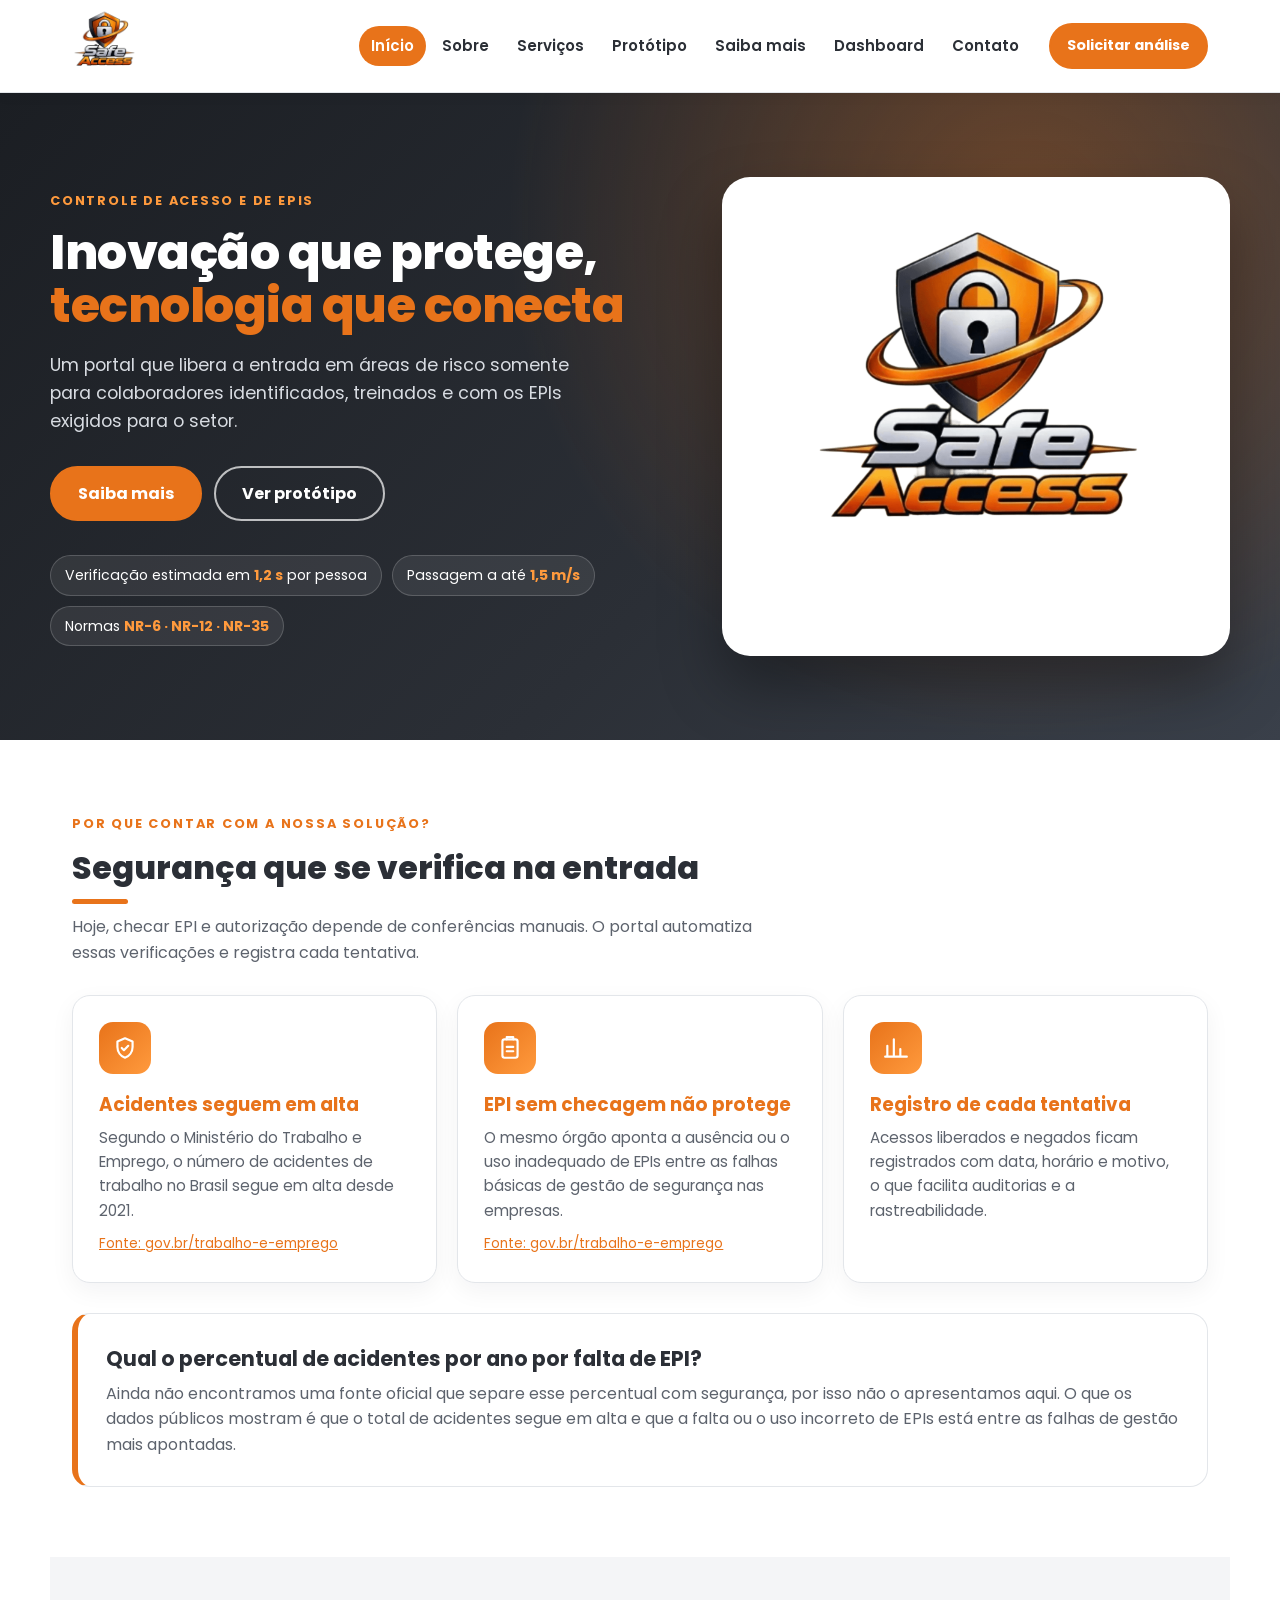
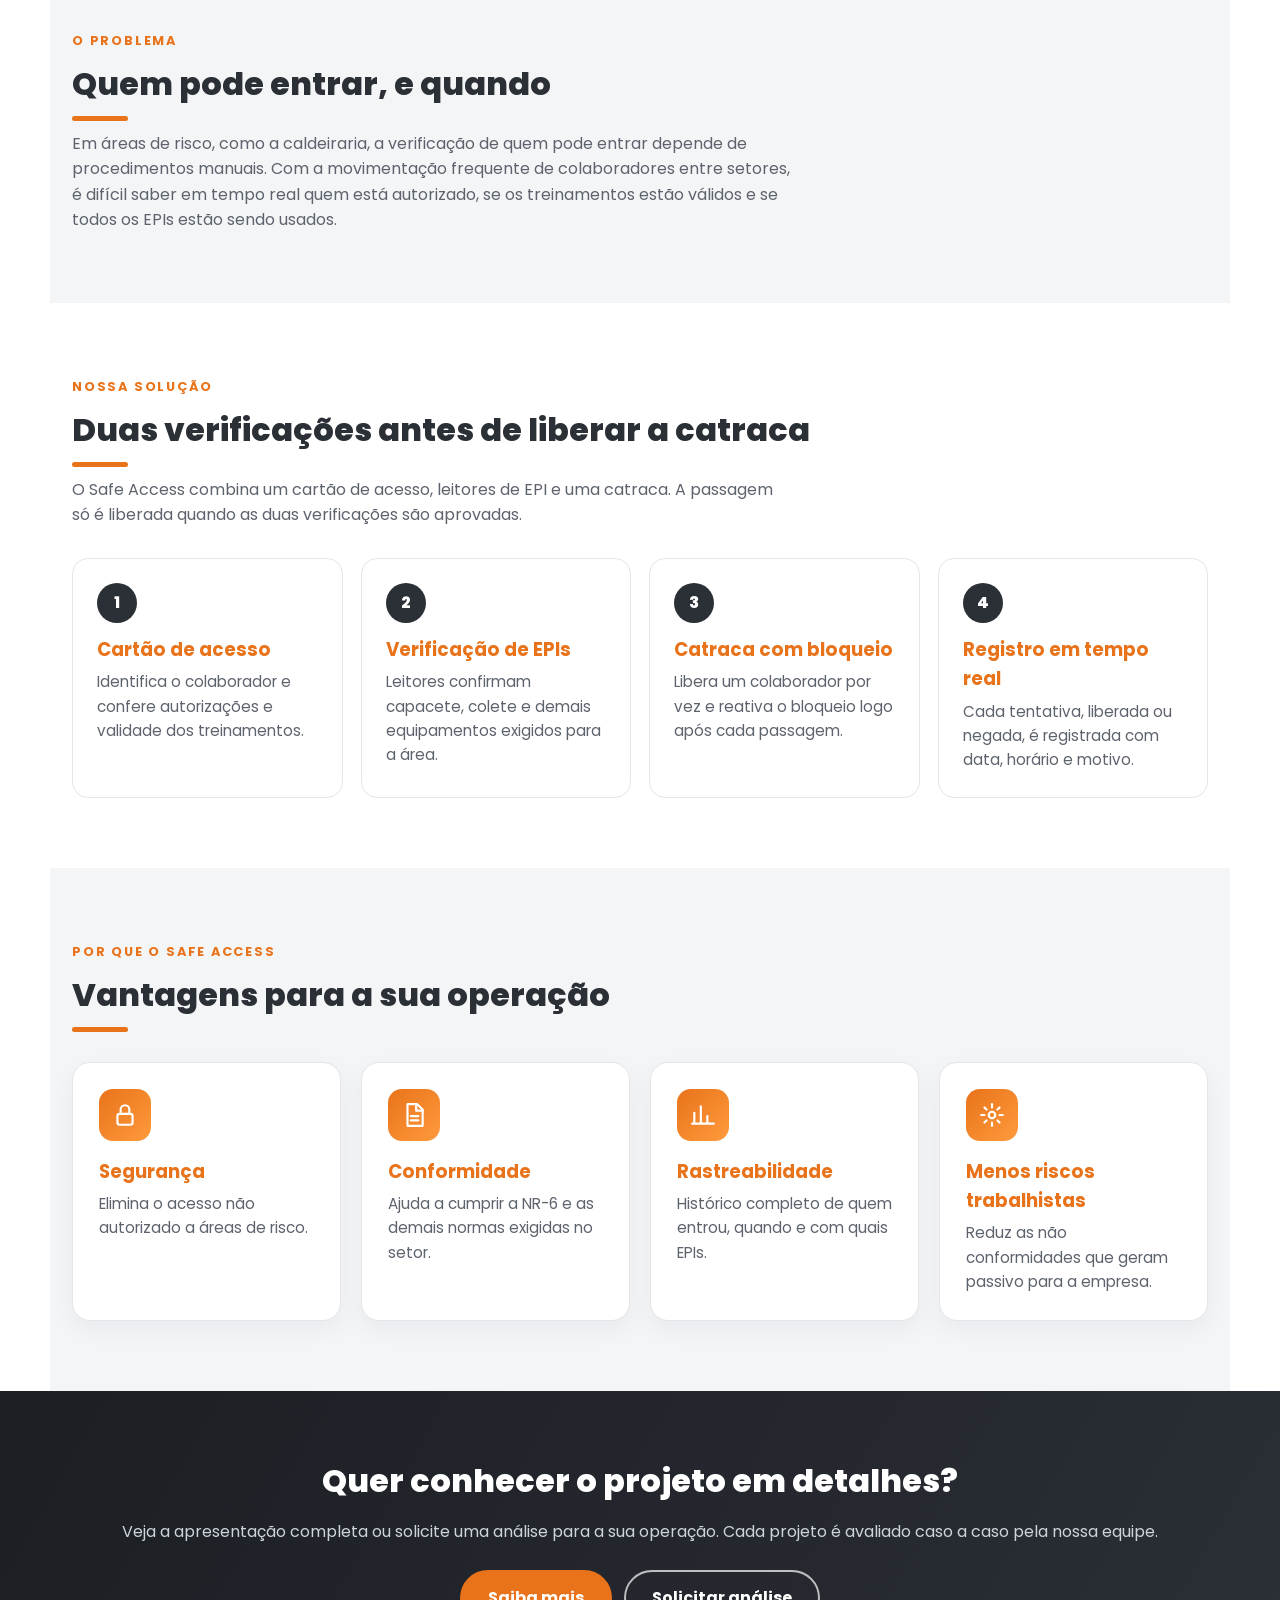
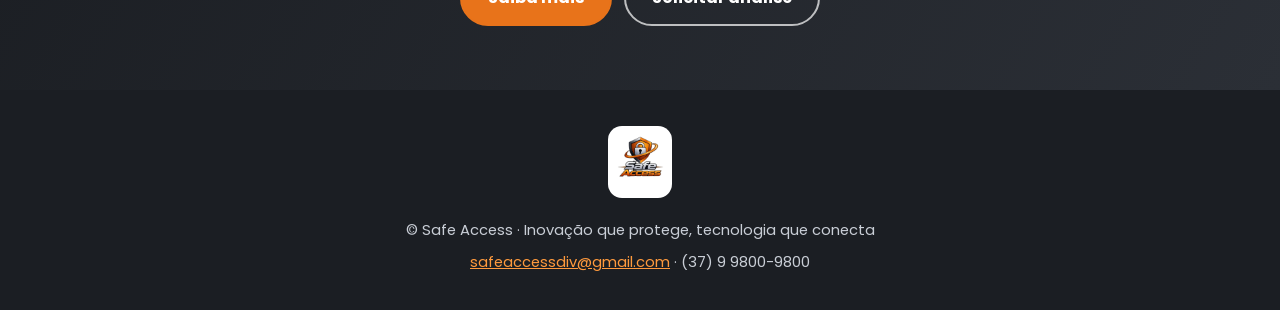
==== index.html @ cebfd5b6 "Add files via upload" ====
<!DOCTYPE html><html lang="pt-BR"><head><meta charset="UTF-8"><meta name="viewport" content="width=device-width,initial-scale=1"><title>Safe Access · Controle de acesso e EPIs</title><meta name="description" content="Portal inteligente de controle de acesso e verificação de EPIs para áreas de risco industrial."><link href="https://fonts.googleapis.com/css2?family=Poppins:wght@400;600;700;800&display=swap" rel="stylesheet"><link rel="stylesheet" href="styles.css"></head><body><header class="topo-wrap"><div class="topo"><a class="marca" href="index.html"><img src="safe-access.png" alt="Safe Access" class="logo"></a><nav><a href="index.html" class="ativo">Início</a><a href="sobre.html">Sobre</a><a href="servicos.html">Serviços</a><a href="prototipo.html">Protótipo</a><a href="saiba-mais.html">Saiba mais</a><a href="dashboard.html">Dashboard</a><a href="contato.html">Contato</a></nav><a class="btn btn-mini" href="contato.html">Solicitar análise</a></div></header><section class="hero"><div class="hero-in"><div>
<span class="kicker">Controle de acesso e de EPIs</span>
<h1>Inovação que protege,<br><span>tecnologia que conecta</span></h1>
<p class="lead">Um portal que libera a entrada em áreas de risco somente para colaboradores identificados, treinados e com os EPIs exigidos para o setor.</p>
<div class="acoes"><a class="btn" href="saiba-mais.html">Saiba mais</a><a class="btn btn-sec" href="prototipo.html">Ver protótipo</a></div>
<div class="chips"><span class="chip">Verificação estimada em <b>1,2 s</b> por pessoa</span><span class="chip">Passagem a até <b>1,5 m/s</b></span><span class="chip">Normas <b>NR-6 · NR-12 · NR-35</b></span></div>
</div><div><div class="logo-card"><img src="safe-access.png" alt="Logo Safe Access"></div></div></div></section>
<main>
<section class="sec" id="por-que">
<span class="kicker" style="color:var(--or)">Por que contar com a nossa solução?</span>
<h2>Segurança que se verifica na entrada</h2>
<p class="sub">Hoje, checar EPI e autorização depende de conferências manuais. O portal automatiza essas verificações e registra cada tentativa.</p>
<div class="grade">
<div class="card"><div class="ico"><svg viewBox="0 0 24 24"><path d="M12 3l7 3v5c0 4.5-3 8.5-7 10-4-1.5-7-5.5-7-10V6z"/><path d="M9 12l2 2 4-4"/></svg></div><h3>Acidentes seguem em alta</h3><p>Segundo o Ministério do Trabalho e Emprego, o número de acidentes de trabalho no Brasil segue em alta desde 2021.</p><a class="fonte" href="https://www.gov.br/trabalho-e-emprego/pt-br/noticias-e-conteudo/2025/julho/ministerio-do-trabalho-e-emprego-identifica-aumento-de-acidentes-de-trabalho-no-brasil" target="_blank" rel="noopener">Fonte: gov.br/trabalho-e-emprego</a></div>
<div class="card"><div class="ico"><svg viewBox="0 0 24 24"><rect x="5" y="4" width="14" height="17" rx="2"/><path d="M9 4V2h6v2M9 11h6M9 15h6"/></svg></div><h3>EPI sem checagem não protege</h3><p>O mesmo órgão aponta a ausência ou o uso inadequado de EPIs entre as falhas básicas de gestão de segurança nas empresas.</p><a class="fonte" href="https://www.gov.br/trabalho-e-emprego/pt-br/noticias-e-conteudo/2025/julho/ministerio-do-trabalho-e-emprego-identifica-aumento-de-acidentes-de-trabalho-no-brasil" target="_blank" rel="noopener">Fonte: gov.br/trabalho-e-emprego</a></div>
<div class="card"><div class="ico"><svg viewBox="0 0 24 24"><path d="M4 20V10M10 20V4M16 20v-7M22 20H2"/></svg></div><h3>Registro de cada tentativa</h3><p>Acessos liberados e negados ficam registrados com data, horário e motivo, o que facilita auditorias e a rastreabilidade.</p></div>
</div>
<div class="pergunta"><h3>Qual o percentual de acidentes por ano por falta de EPI?</h3><p>Ainda não encontramos uma fonte oficial que separe esse percentual com segurança, por isso não o apresentamos aqui. O que os dados públicos mostram é que o total de acidentes segue em alta e que a falta ou o uso incorreto de EPIs está entre as falhas de gestão mais apontadas.</p></div>
</section>
<section class="sec alt"><div class="in">
<span class="kicker" style="color:var(--or)">O problema</span>
<h2>Quem pode entrar, e quando</h2>
<p class="sub">Em áreas de risco, como a caldeiraria, a verificação de quem pode entrar depende de procedimentos manuais. Com a movimentação frequente de colaboradores entre setores, é difícil saber em tempo real quem está autorizado, se os treinamentos estão válidos e se todos os EPIs estão sendo usados.</p>
</div></section>
<section class="sec"><span class="kicker" style="color:var(--or)">Nossa solução</span><h2>Duas verificações antes de liberar a catraca</h2>
<p class="sub">O Safe Access combina um cartão de acesso, leitores de EPI e uma catraca. A passagem só é liberada quando as duas verificações são aprovadas.</p>
<div class="passos">
<div class="passo"><h3>Cartão de acesso</h3><p>Identifica o colaborador e confere autorizações e validade dos treinamentos.</p></div>
<div class="passo"><h3>Verificação de EPIs</h3><p>Leitores confirmam capacete, colete e demais equipamentos exigidos para a área.</p></div>
<div class="passo"><h3>Catraca com bloqueio</h3><p>Libera um colaborador por vez e reativa o bloqueio logo após cada passagem.</p></div>
<div class="passo"><h3>Registro em tempo real</h3><p>Cada tentativa, liberada ou negada, é registrada com data, horário e motivo.</p></div>
</div></section>
<section class="sec alt"><div class="in">
<span class="kicker" style="color:var(--or)">Por que o Safe Access</span><h2>Vantagens para a sua operação</h2>
<div class="grade">
<div class="card"><div class="ico"><svg viewBox="0 0 24 24"><rect x="5" y="11" width="14" height="10" rx="2"/><path d="M8 11V7a4 4 0 018 0v4"/></svg></div><h3>Segurança</h3><p>Elimina o acesso não autorizado a áreas de risco.</p></div>
<div class="card"><div class="ico"><svg viewBox="0 0 24 24"><path d="M6 2h9l5 5v15H6z"/><path d="M14 2v6h6M9 13h7M9 17h7"/></svg></div><h3>Conformidade</h3><p>Ajuda a cumprir a NR-6 e as demais normas exigidas no setor.</p></div>
<div class="card"><div class="ico"><svg viewBox="0 0 24 24"><path d="M4 20V10M10 20V4M16 20v-7M22 20H2"/></svg></div><h3>Rastreabilidade</h3><p>Histórico completo de quem entrou, quando e com quais EPIs.</p></div>
<div class="card"><div class="ico"><svg viewBox="0 0 24 24"><circle cx="12" cy="12" r="3"/><path d="M12 2v3M12 19v3M2 12h3M19 12h3M5 5l2 2M17 17l2 2M5 19l2-2M17 7l2-2"/></svg></div><h3>Menos riscos trabalhistas</h3><p>Reduz as não conformidades que geram passivo para a empresa.</p></div>
</div></div></section>
</main>
<section class="faixa"><h2>Quer conhecer o projeto em detalhes?</h2><p>Veja a apresentação completa ou solicite uma análise para a sua operação. Cada projeto é avaliado caso a caso pela nossa equipe.</p><div class="acoes"><a class="btn" href="saiba-mais.html">Saiba mais</a><a class="btn btn-sec" href="contato.html">Solicitar análise</a></div></section><footer class="rodape"><img src="safe-access.png" alt="Safe Access"><div>© Safe Access · Inovação que protege, tecnologia que conecta</div><div style="margin-top:8px"><a href="mailto:safeaccessdiv@gmail.com">safeaccessdiv@gmail.com</a> · (37) 9 9800-9800</div></footer></body></html>
---- styles.css ----
:root{--or:#e8731a;--or2:#ff9a3d;--aco:#2b2f36;--cz:#f4f5f7;--tx:#22262c;--mu:#5d636d;--br:#e3e6ea}
*{box-sizing:border-box;margin:0;padding:0}
body{font-family:"Poppins",system-ui,Arial,sans-serif;color:var(--tx);background:#fff;line-height:1.6}
a{color:var(--or)}
.topo-wrap{position:sticky;top:0;z-index:20;background:rgba(255,255,255,.97);backdrop-filter:blur(6px);border-bottom:1px solid var(--br);box-shadow:0 2px 14px rgba(0,0,0,.05)}
.topo{max-width:1180px;margin:auto;display:flex;align-items:center;gap:18px;padding:8px 22px;flex-wrap:wrap}
.logo{height:76px;width:auto;display:block}
nav{display:flex;flex-wrap:wrap;gap:4px;margin-left:auto}
nav a{color:var(--aco);text-decoration:none;font-weight:600;font-size:.94rem;padding:8px 12px;border-radius:999px}
nav a:hover{background:var(--cz)}
nav a.ativo{background:var(--or);color:#fff}
.btn{display:inline-block;background:var(--or);color:#fff;padding:13px 26px;border-radius:999px;text-decoration:none;font-weight:700;border:2px solid var(--or);transition:.2s;cursor:pointer}
.btn:hover{background:#d4620f;border-color:#d4620f}
.btn-sec{background:transparent;color:#fff;border-color:rgba(255,255,255,.7)}
.btn-sec:hover{background:rgba(255,255,255,.12);border-color:#fff}
.btn-mini{padding:9px 16px;font-size:.9rem}
.hero{position:relative;overflow:hidden;background:radial-gradient(circle at 80% 20%,rgba(232,115,26,.35),transparent 45%),linear-gradient(135deg,#1b1e23,#2b2f36 60%,#3a404a);color:#fff;padding:84px 22px}
.hero-in{max-width:1180px;margin:auto;display:grid;grid-template-columns:1.1fr .9fr;gap:50px;align-items:center}
.kicker{display:inline-block;font-size:.8rem;font-weight:700;letter-spacing:.14em;text-transform:uppercase;color:var(--or2);margin-bottom:14px}
.hero h1{font-size:3rem;line-height:1.12;font-weight:800;letter-spacing:-.01em}
.hero h1 span{color:var(--or)}
.hero .lead{font-size:1.1rem;color:#d8dce2;margin:18px 0 30px;max-width:560px}
.acoes{display:flex;flex-wrap:wrap;gap:12px}
.chips{display:flex;flex-wrap:wrap;gap:10px;margin-top:34px}
.chip{background:rgba(255,255,255,.08);border:1px solid rgba(255,255,255,.18);padding:8px 14px;border-radius:999px;font-size:.88rem}
.chip b{color:var(--or2)}
.logo-card{background:#fff;border-radius:28px;padding:34px;box-shadow:0 30px 60px rgba(0,0,0,.35);text-align:center;position:relative}
.logo-card img{width:100%;max-width:340px;height:auto}
.logo-card::after{content:"";position:absolute;inset:-10px;border-radius:34px;border:2px solid rgba(232,115,26,.45);z-index:-1}
main{max-width:1180px;margin:auto;padding:0 22px}
.sec{padding:70px 0}
.sec.alt{background:var(--cz);margin:0 -22px;padding:70px 22px}
.sec.alt>.in{max-width:1180px;margin:auto}
.sec h2{font-size:2rem;font-weight:800;color:var(--aco);line-height:1.2;margin-bottom:10px}
.sec h2::after{content:"";display:block;width:56px;height:5px;border-radius:4px;background:var(--or);margin-top:12px}
.sub{color:var(--mu);max-width:720px;margin-top:6px}
h3{color:var(--or);font-size:1.15rem;margin-bottom:6px}
.grade{display:grid;grid-template-columns:repeat(auto-fit,minmax(250px,1fr));gap:20px;margin-top:30px}
.card{background:#fff;border:1px solid var(--br);border-radius:18px;padding:26px;box-shadow:0 8px 24px rgba(20,24,30,.05);transition:transform .2s,box-shadow .2s}
.card:hover{transform:translateY(-3px);box-shadow:0 14px 34px rgba(20,24,30,.1)}
.ico{width:52px;height:52px;border-radius:14px;background:linear-gradient(135deg,var(--or),var(--or2));display:flex;align-items:center;justify-content:center;margin-bottom:16px}
.ico svg{width:26px;height:26px;stroke:#fff;fill:none;stroke-width:2;stroke-linecap:round;stroke-linejoin:round}
.card p{color:var(--mu);font-size:.95rem}
.card a.fonte{font-size:.85rem;display:inline-block;margin-top:10px}
.pergunta{background:#fff;border:1px solid var(--br);border-radius:18px;padding:28px;margin-top:30px;border-left:6px solid var(--or)}
.pergunta h3{font-size:1.3rem;color:var(--aco)}
.pergunta p{color:var(--mu);margin-top:6px}
.passos{counter-reset:p;display:grid;grid-template-columns:repeat(auto-fit,minmax(220px,1fr));gap:18px;margin-top:30px}
.passo{background:#fff;border-radius:16px;padding:24px;border:1px solid var(--br)}
.passo::before{counter-increment:p;content:counter(p);display:inline-flex;align-items:center;justify-content:center;width:40px;height:40px;border-radius:50%;background:var(--aco);color:#fff;font-weight:800;margin-bottom:12px}
.passo p{color:var(--mu);font-size:.95rem}
.faixa{background:linear-gradient(120deg,#1b1e23,#2b2f36);color:#fff;text-align:center;padding:64px 22px}
.faixa h2{font-size:2rem;font-weight:800;margin-bottom:12px}
.faixa p{color:#cfd4db;margin-bottom:26px}
.faixa .acoes{justify-content:center}
.pagehead{background:linear-gradient(135deg,#1b1e23,#2b2f36);color:#fff;padding:60px 22px}
.pagehead .in{max-width:1180px;margin:auto}
.pagehead h1{font-size:2.6rem;font-weight:800;line-height:1.15}
.pagehead p{color:#d8dce2;max-width:680px;margin-top:12px}
.wokwi,.pdf{width:100%;border:0;border-radius:16px;background:var(--cz);box-shadow:0 10px 30px rgba(20,24,30,.08)}
.wokwi{height:560px}
.pdf{height:82vh;min-height:520px}
.aviso{background:#fff4ea;border:1px solid #f5c79f;padding:14px 18px;border-radius:12px;margin-top:16px;font-size:.95rem}
.rodape{background:#1b1e23;color:#c9ced6;text-align:center;padding:36px 22px;font-size:.92rem}
.rodape img{height:72px;width:auto;margin:0 auto 14px;background:#fff;border-radius:14px;padding:8px}
.rodape a{color:var(--or2)}
@media(max-width:860px){
 .hero-in{grid-template-columns:1fr}
 .hero h1{font-size:2.2rem}
 .logo-card{max-width:360px;margin:8px auto 0}
 .logo{height:60px}
 nav{margin-left:0;width:100%}
 .pagehead h1{font-size:2rem}
 .sec.alt{padding:50px 22px}
 .sec{padding:50px 0}
}
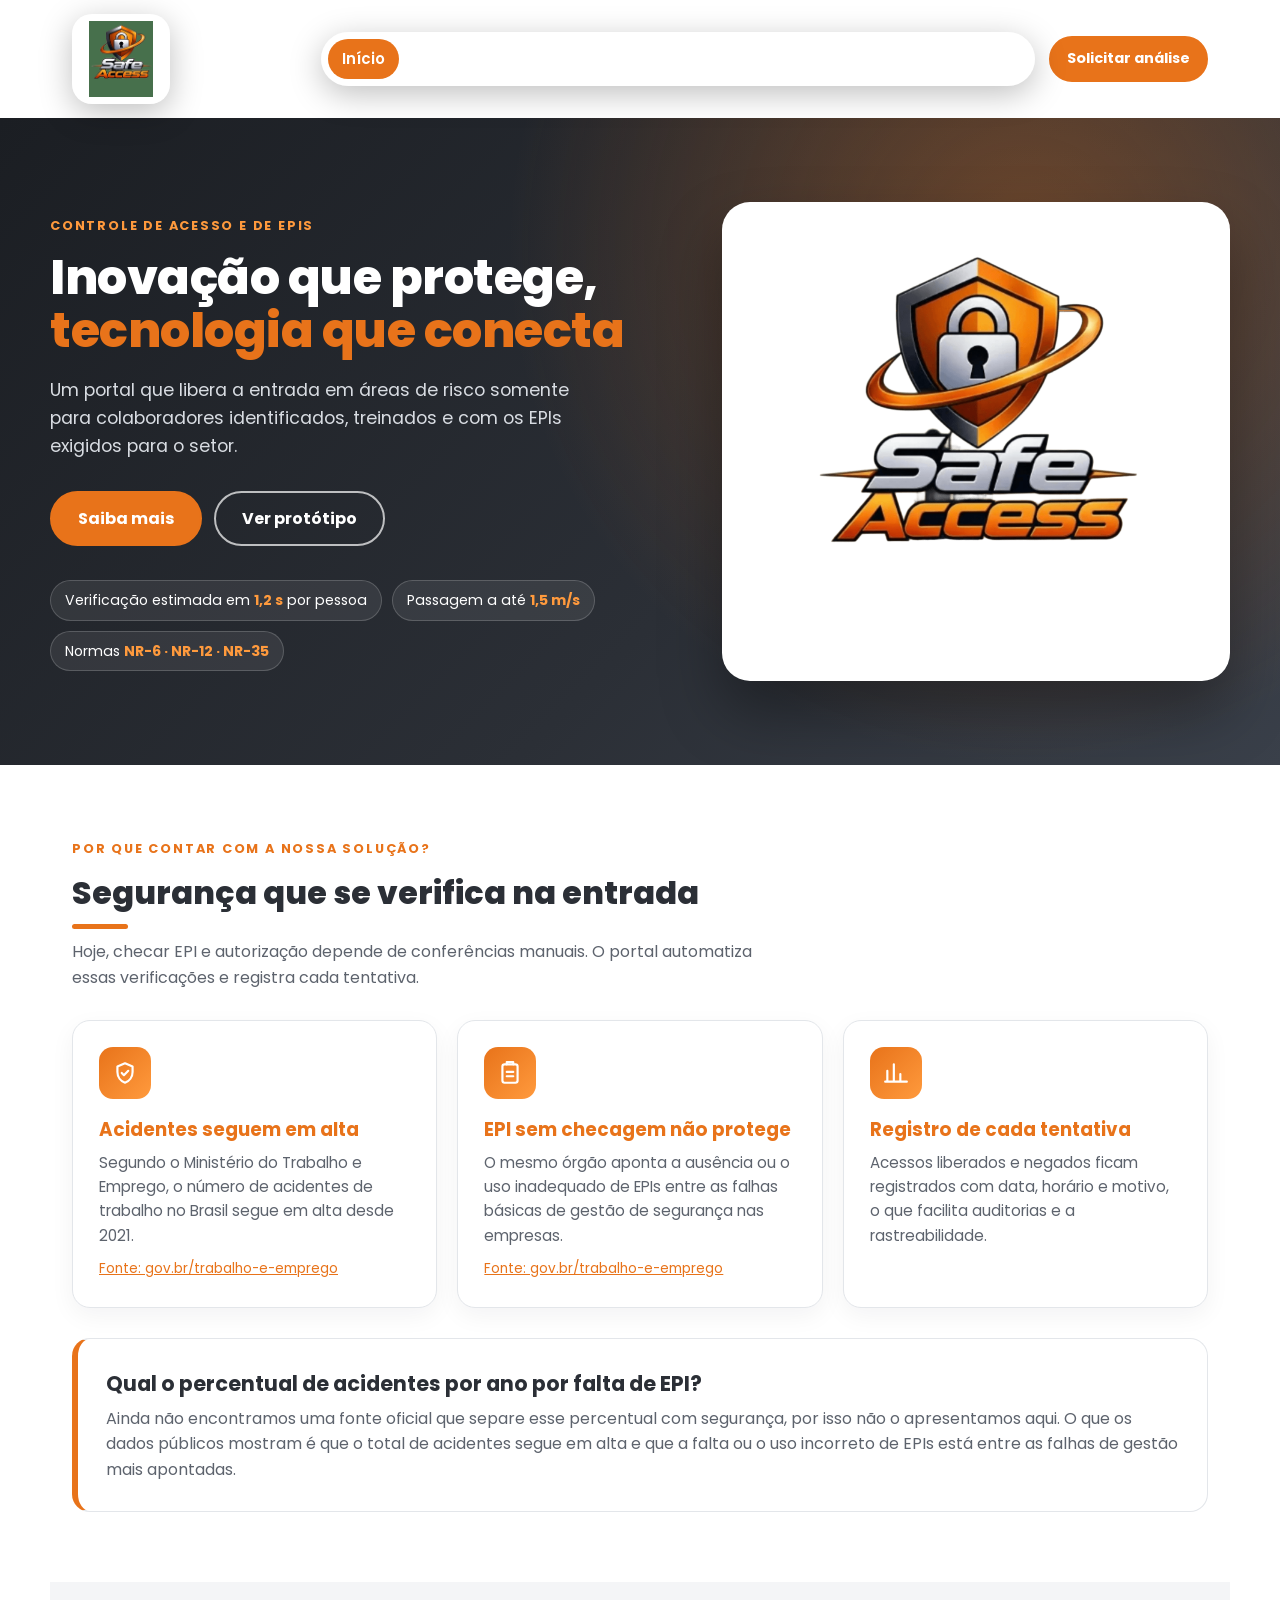
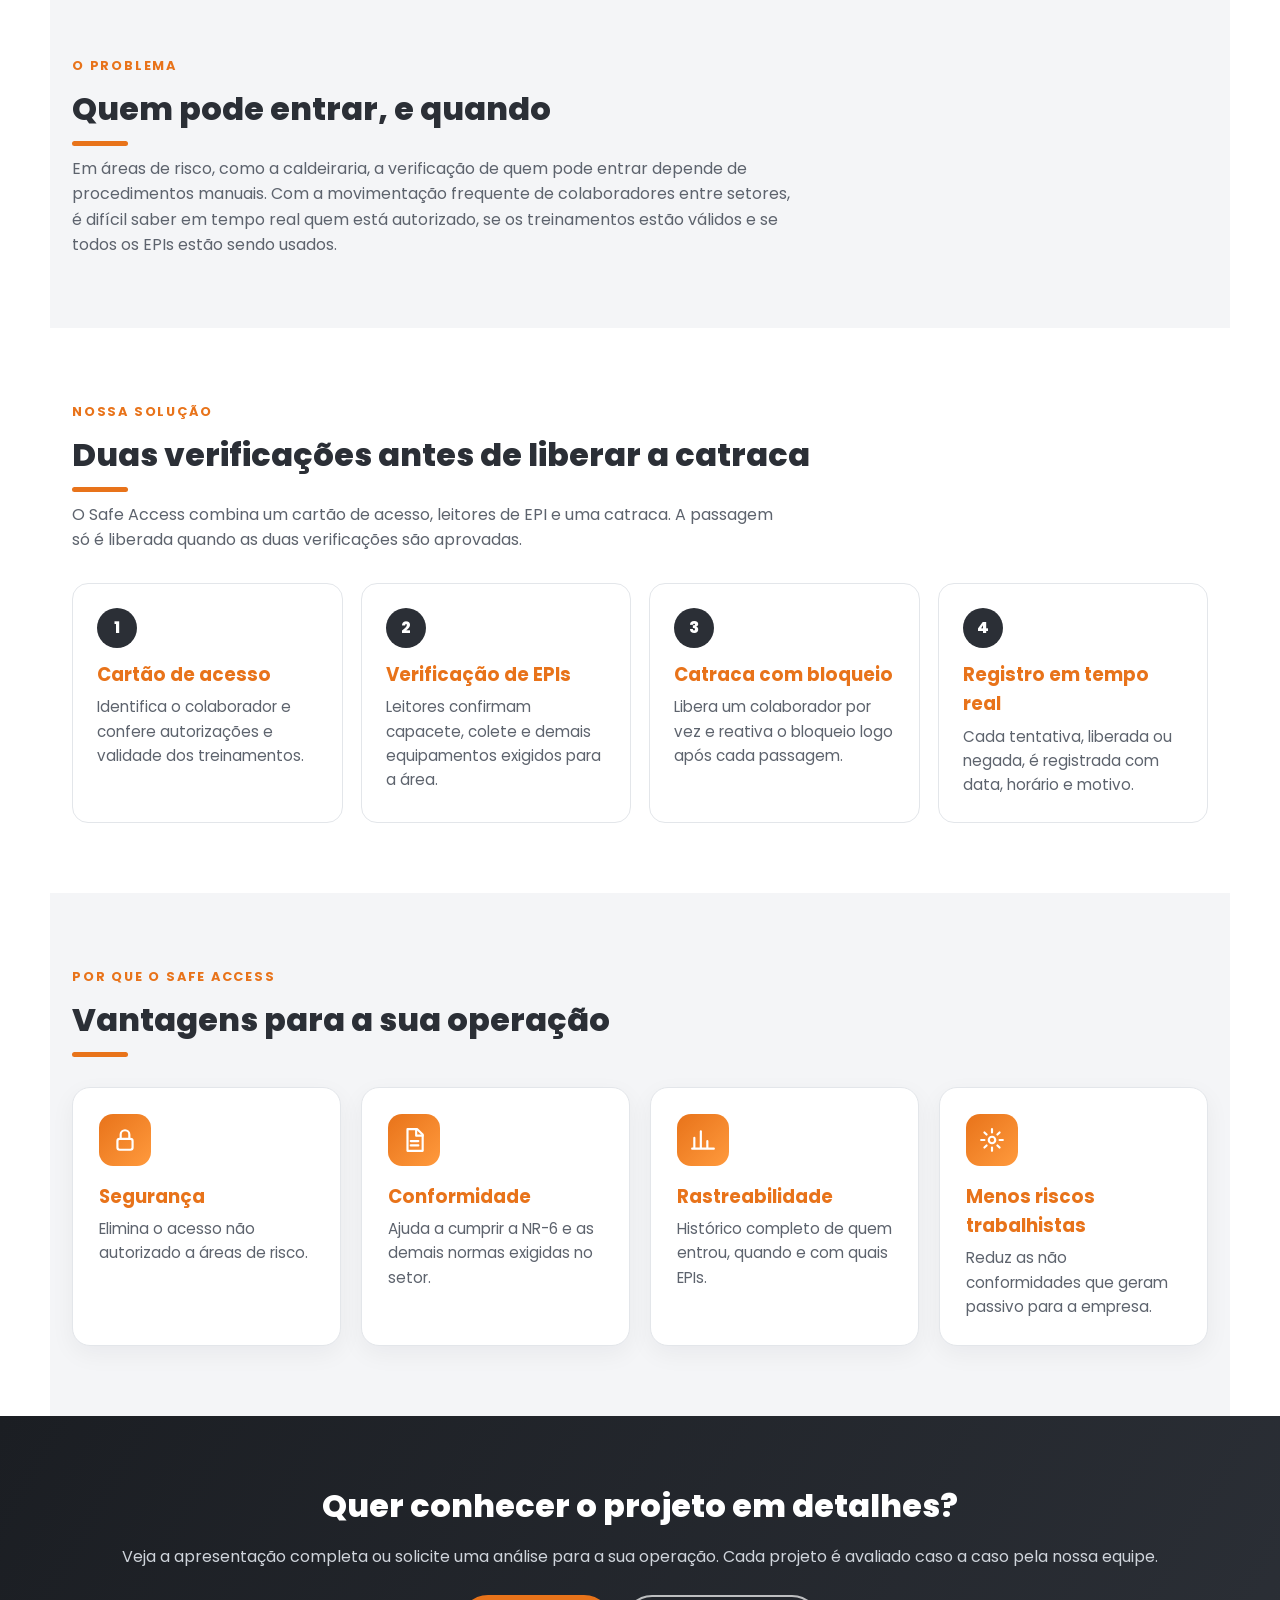
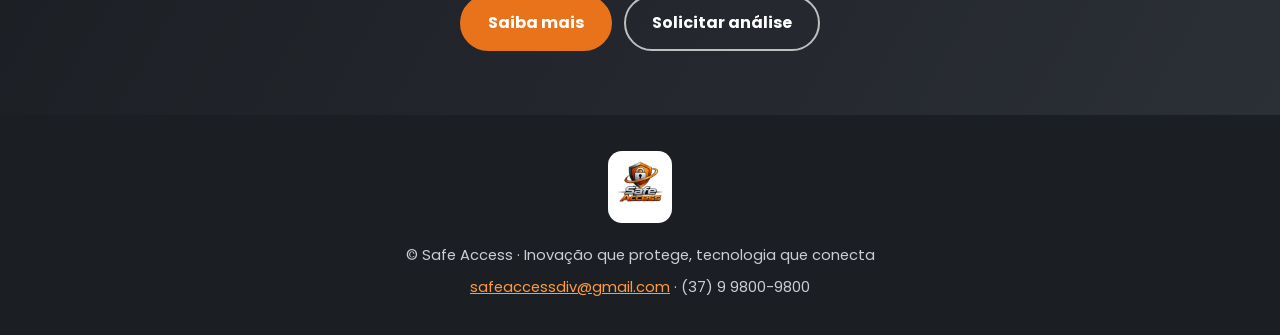
==== commit e8f74842: "Add files via upload" ====
--- a/index.html
+++ b/index.html
@@ -1,4 +1,4 @@
-<!DOCTYPE html><html lang="pt-BR"><head><meta charset="UTF-8"><meta name="viewport" content="width=device-width,initial-scale=1"><title>Safe Access · Controle de acesso e EPIs</title><meta name="description" content="Portal inteligente de controle de acesso e verificação de EPIs para áreas de risco industrial."><link href="https://fonts.googleapis.com/css2?family=Poppins:wght@400;600;700;800&display=swap" rel="stylesheet"><link rel="stylesheet" href="styles.css"></head><body><header class="topo-wrap"><div class="topo"><a class="marca" href="index.html"><img src="safe-access.png" alt="Safe Access" class="logo"></a><nav><a href="index.html" class="ativo">Início</a><a href="sobre.html">Sobre</a><a href="servicos.html">Serviços</a><a href="prototipo.html">Protótipo</a><a href="saiba-mais.html">Saiba mais</a><a href="dashboard.html">Dashboard</a><a href="contato.html">Contato</a></nav><a class="btn btn-mini" href="contato.html">Solicitar análise</a></div></header><section class="hero"><div class="hero-in"><div>
+<!DOCTYPE html><html lang="pt-BR"><head><meta charset="UTF-8"><meta name="viewport" content="width=device-width,initial-scale=1"><title>Safe Access · Controle de acesso e EPIs</title><meta name="description" content="Portal inteligente de controle de acesso e verificação de EPIs para áreas de risco industrial."><link href="https://fonts.googleapis.com/css2?family=Poppins:wght@400;600;700;800&display=swap" rel="stylesheet"><link rel="stylesheet" href="styles.css"></head><body><header class="topo-wrap"><div class="topo"><a class="marca" href="index.html"><img src="logo-header.png" alt="Safe Access" class="logo"></a><nav><a href="index.html" class="ativo">Início</a><a href="sobre.html">Sobre</a><a href="servicos.html">Serviços</a><a href="prototipo.html">Protótipo</a><a href="saiba-mais.html">Saiba mais</a><a href="dashboard.html">Dashboard</a><a href="contato.html">Contato</a></nav><a class="btn btn-mini" href="contato.html">Solicitar análise</a></div></header><section class="hero"><div class="hero-in"><div>
 <span class="kicker">Controle de acesso e de EPIs</span>
 <h1>Inovação que protege,<br><span>tecnologia que conecta</span></h1>
 <p class="lead">Um portal que libera a entrada em áreas de risco somente para colaboradores identificados, treinados e com os EPIs exigidos para o setor.</p>
--- a/styles.css
+++ b/styles.css
@@ -2,12 +2,13 @@
 *{box-sizing:border-box;margin:0;padding:0}
 body{font-family:"Poppins",system-ui,Arial,sans-serif;color:var(--tx);background:#fff;line-height:1.6}
 a{color:var(--or)}
-.topo-wrap{position:sticky;top:0;z-index:20;background:rgba(255,255,255,.97);backdrop-filter:blur(6px);border-bottom:1px solid var(--br);box-shadow:0 2px 14px rgba(0,0,0,.05)}
-.topo{max-width:1180px;margin:auto;display:flex;align-items:center;gap:18px;padding:8px 22px;flex-wrap:wrap}
+.topo-wrap{position:sticky;top:0;z-index:20;background:transparent;padding:6px 0}
+.topo{max-width:1180px;margin:auto;display:flex;align-items:center;gap:14px;padding:8px 22px;flex-wrap:wrap}
+.marca{display:inline-flex;align-items:center;padding:6px 16px;border-radius:20px;background:rgba(255,255,255,.1);border:1px solid rgba(255,255,255,.22);backdrop-filter:blur(16px);-webkit-backdrop-filter:blur(16px);box-shadow:0 8px 32px rgba(0,0,0,.25)}
 .logo{height:76px;width:auto;display:block}
-nav{display:flex;flex-wrap:wrap;gap:4px;margin-left:auto}
-nav a{color:var(--aco);text-decoration:none;font-weight:600;font-size:.94rem;padding:8px 12px;border-radius:999px}
-nav a:hover{background:var(--cz)}
+nav{display:flex;flex-wrap:wrap;gap:4px;margin-left:auto;padding:6px;border-radius:999px;align-items:center;background:rgba(255,255,255,.1);border:1px solid rgba(255,255,255,.22);backdrop-filter:blur(16px);-webkit-backdrop-filter:blur(16px);box-shadow:0 8px 32px rgba(0,0,0,.25)}
+nav a{color:#fff;text-decoration:none;font-weight:600;font-size:.94rem;padding:8px 14px;border-radius:999px}
+nav a:hover{background:rgba(255,255,255,.14)}
 nav a.ativo{background:var(--or);color:#fff}
 .btn{display:inline-block;background:var(--or);color:#fff;padding:13px 26px;border-radius:999px;text-decoration:none;font-weight:700;border:2px solid var(--or);transition:.2s;cursor:pointer}
 .btn:hover{background:#d4620f;border-color:#d4620f}
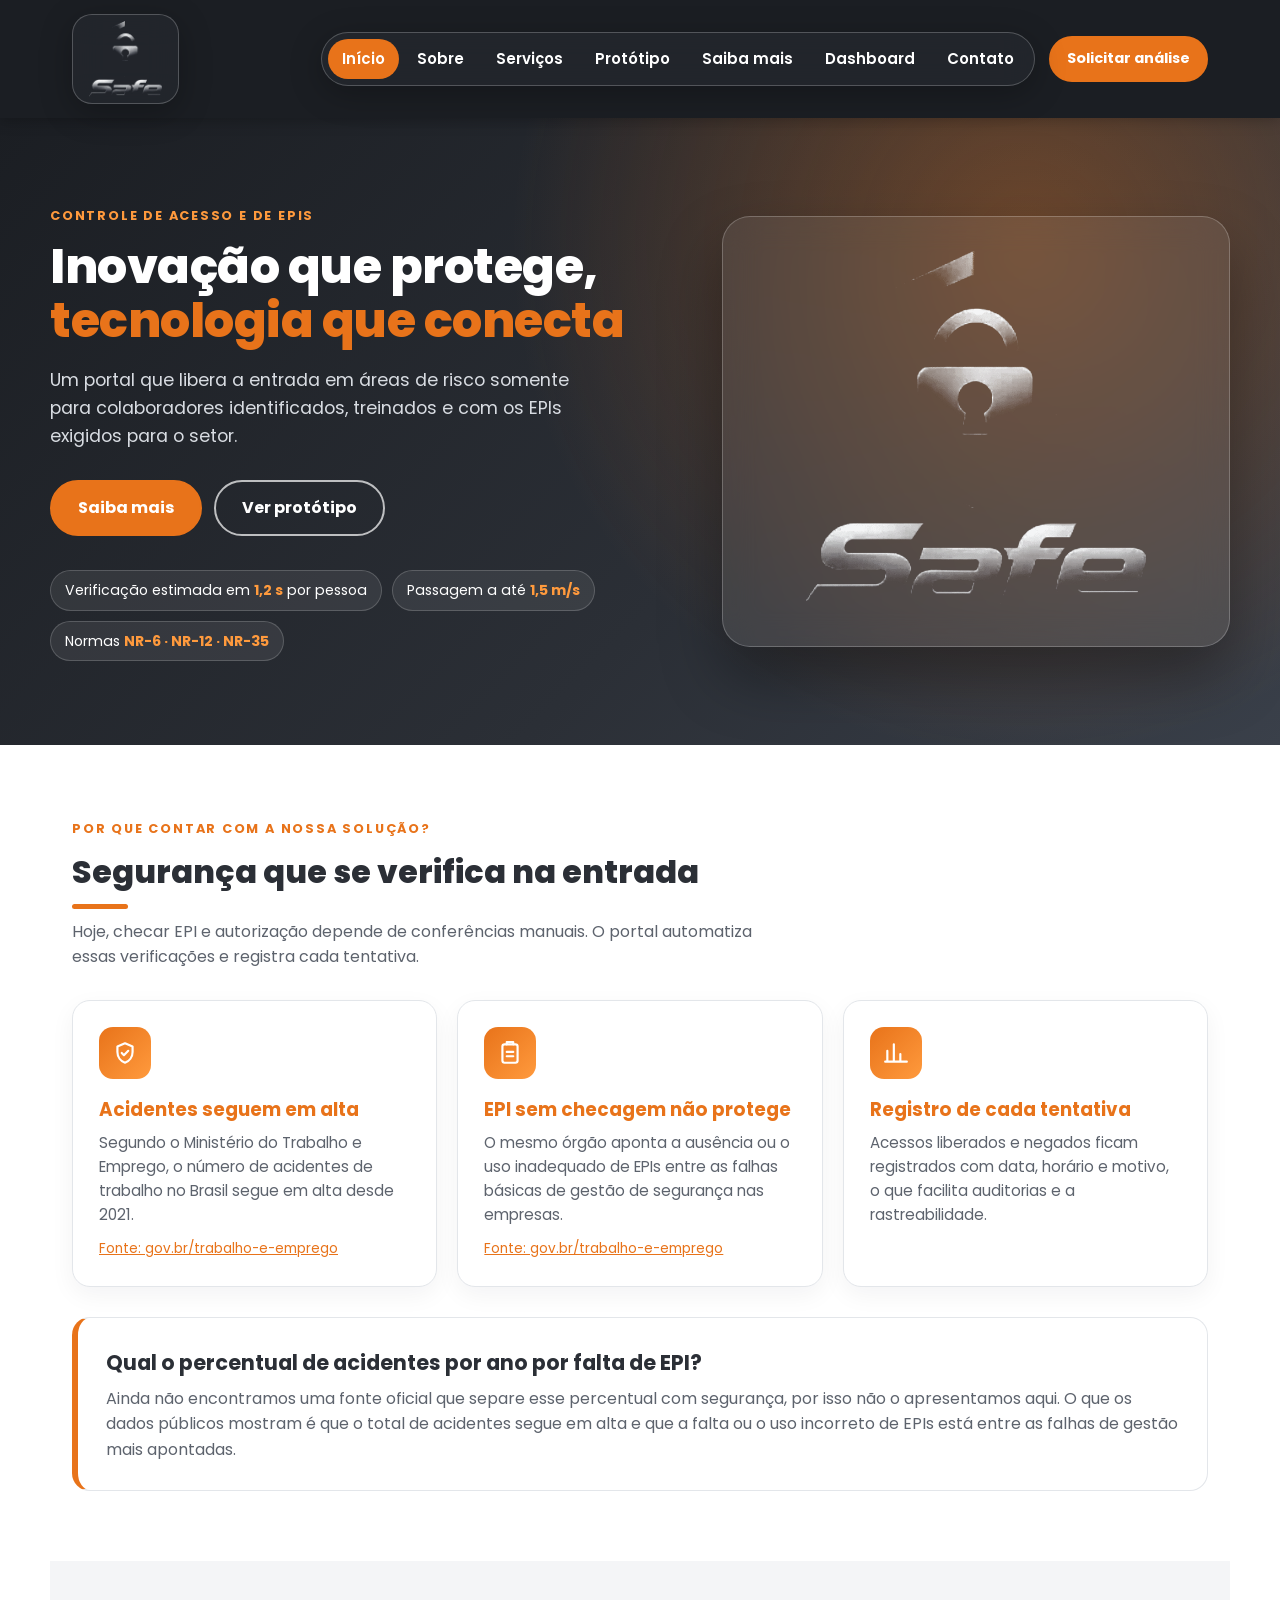
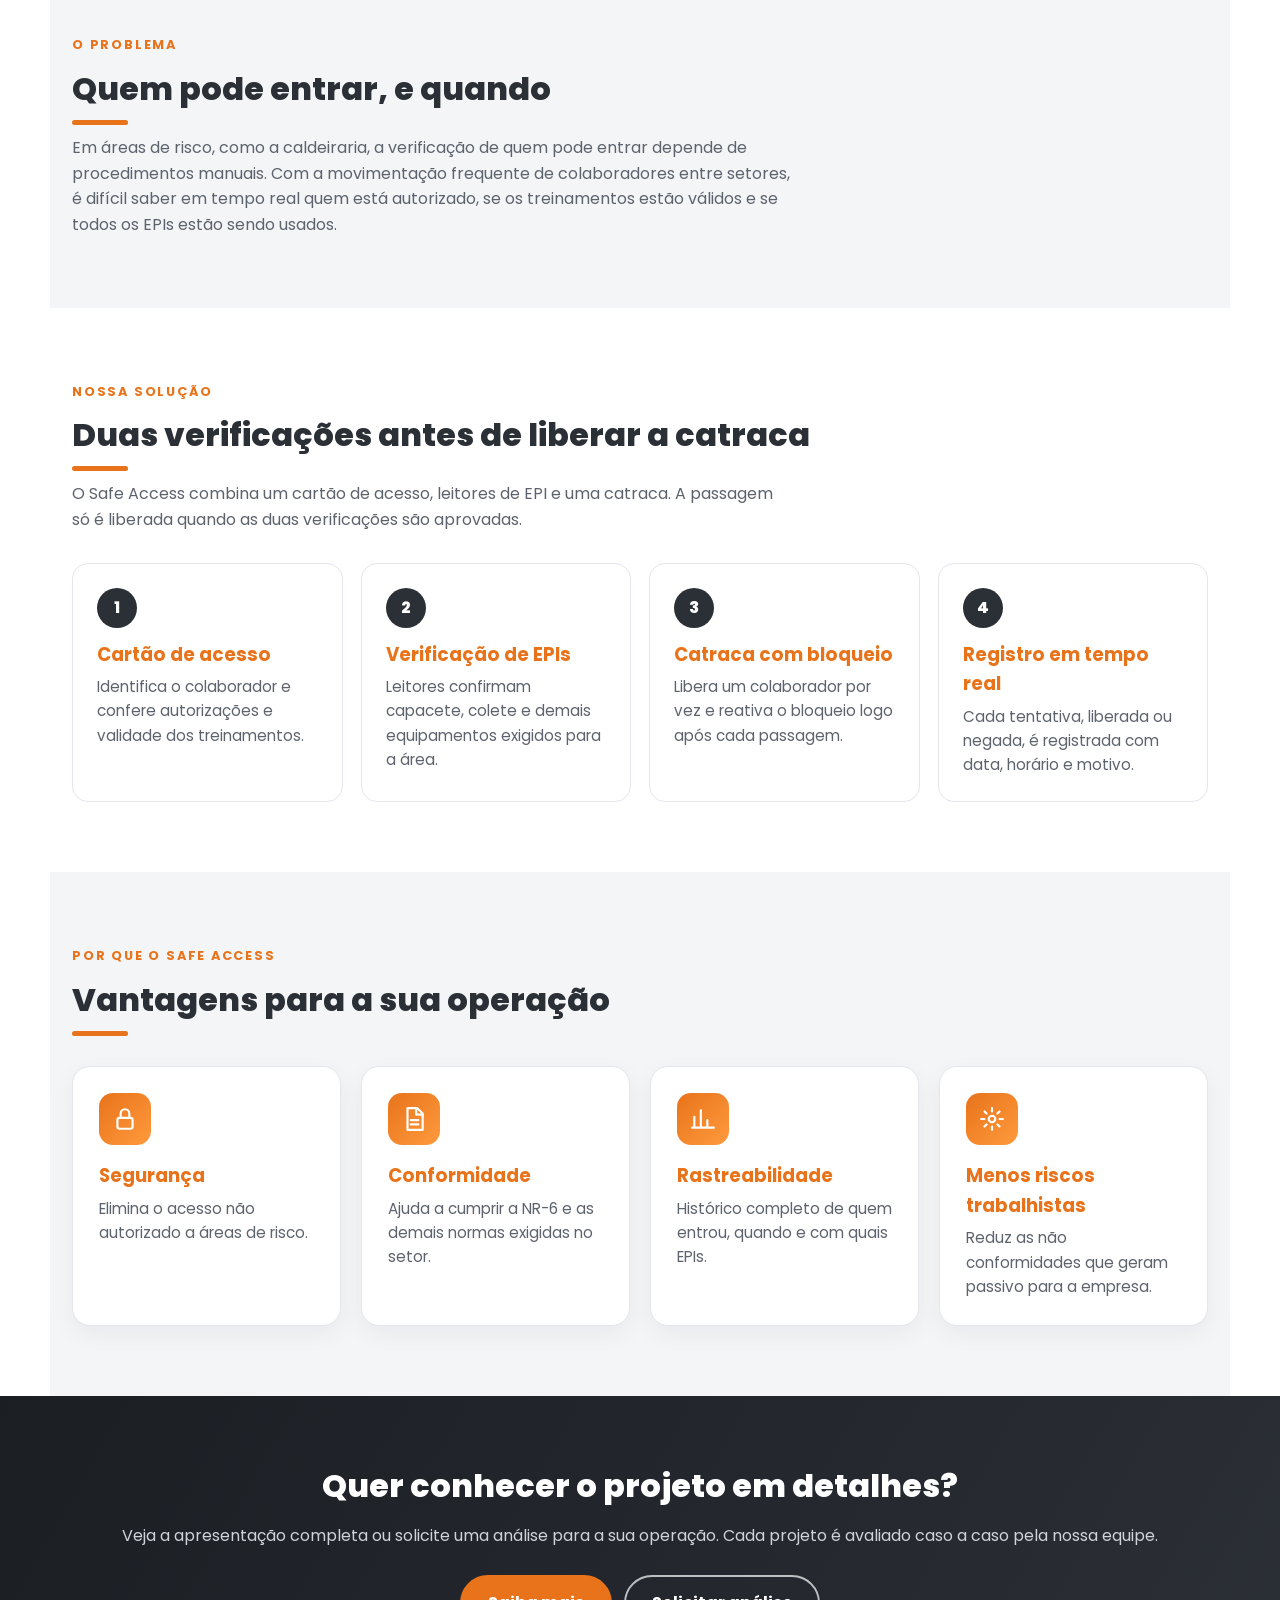
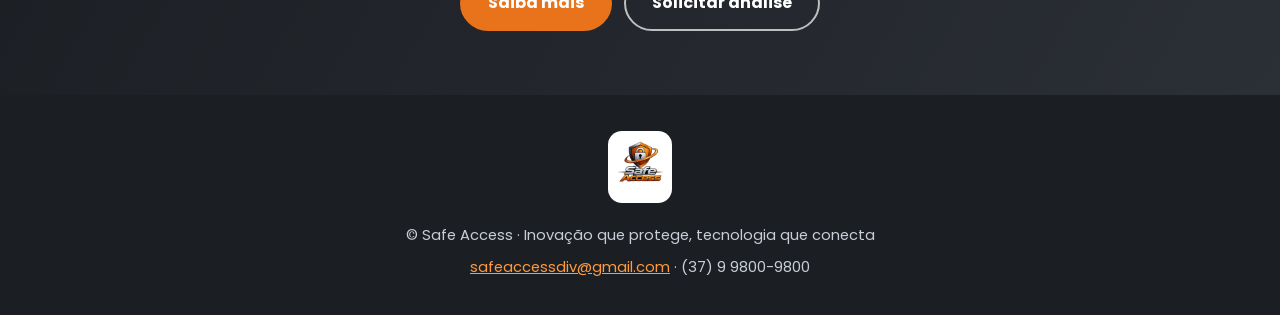
==== commit 550ba755: "Add files via upload" ====
--- a/index.html
+++ b/index.html
@@ -4,7 +4,7 @@
 <p class="lead">Um portal que libera a entrada em áreas de risco somente para colaboradores identificados, treinados e com os EPIs exigidos para o setor.</p>
 <div class="acoes"><a class="btn" href="saiba-mais.html">Saiba mais</a><a class="btn btn-sec" href="prototipo.html">Ver protótipo</a></div>
 <div class="chips"><span class="chip">Verificação estimada em <b>1,2 s</b> por pessoa</span><span class="chip">Passagem a até <b>1,5 m/s</b></span><span class="chip">Normas <b>NR-6 · NR-12 · NR-35</b></span></div>
-</div><div><div class="logo-card"><img src="safe-access.png" alt="Logo Safe Access"></div></div></div></section>
+</div><div><div class="logo-card"><img src="logo-hero.png" alt="Logo Safe Access"></div></div></div></section>
 <main>
 <section class="sec" id="por-que">
 <span class="kicker" style="color:var(--or)">Por que contar com a nossa solução?</span>
--- a/styles.css
+++ b/styles.css
@@ -2,11 +2,11 @@
 *{box-sizing:border-box;margin:0;padding:0}
 body{font-family:"Poppins",system-ui,Arial,sans-serif;color:var(--tx);background:#fff;line-height:1.6}
 a{color:var(--or)}
-.topo-wrap{position:sticky;top:0;z-index:20;background:transparent;padding:6px 0}
+.topo-wrap{position:sticky;top:0;z-index:20;background:#1b1e23;padding:6px 0;box-shadow:0 2px 14px rgba(0,0,0,.25)}
 .topo{max-width:1180px;margin:auto;display:flex;align-items:center;gap:14px;padding:8px 22px;flex-wrap:wrap}
-.marca{display:inline-flex;align-items:center;padding:6px 16px;border-radius:20px;background:rgba(255,255,255,.1);border:1px solid rgba(255,255,255,.22);backdrop-filter:blur(16px);-webkit-backdrop-filter:blur(16px);box-shadow:0 8px 32px rgba(0,0,0,.25)}
+.marca{display:inline-flex;align-items:center;padding:6px 16px;border-radius:20px;background:rgba(40,44,52,.55);border:1px solid rgba(255,255,255,.22);backdrop-filter:blur(16px);-webkit-backdrop-filter:blur(16px);box-shadow:0 8px 32px rgba(0,0,0,.25)}
 .logo{height:76px;width:auto;display:block}
-nav{display:flex;flex-wrap:wrap;gap:4px;margin-left:auto;padding:6px;border-radius:999px;align-items:center;background:rgba(255,255,255,.1);border:1px solid rgba(255,255,255,.22);backdrop-filter:blur(16px);-webkit-backdrop-filter:blur(16px);box-shadow:0 8px 32px rgba(0,0,0,.25)}
+nav{display:flex;flex-wrap:wrap;gap:4px;margin-left:auto;padding:6px;border-radius:999px;align-items:center;background:rgba(40,44,52,.55);border:1px solid rgba(255,255,255,.22);backdrop-filter:blur(16px);-webkit-backdrop-filter:blur(16px);box-shadow:0 8px 32px rgba(0,0,0,.25)}
 nav a{color:#fff;text-decoration:none;font-weight:600;font-size:.94rem;padding:8px 14px;border-radius:999px}
 nav a:hover{background:rgba(255,255,255,.14)}
 nav a.ativo{background:var(--or);color:#fff}
@@ -25,9 +25,9 @@
 .chips{display:flex;flex-wrap:wrap;gap:10px;margin-top:34px}
 .chip{background:rgba(255,255,255,.08);border:1px solid rgba(255,255,255,.18);padding:8px 14px;border-radius:999px;font-size:.88rem}
 .chip b{color:var(--or2)}
-.logo-card{background:#fff;border-radius:28px;padding:34px;box-shadow:0 30px 60px rgba(0,0,0,.35);text-align:center;position:relative}
+.logo-card{background:rgba(255,255,255,.08);border:1px solid rgba(255,255,255,.22);backdrop-filter:blur(16px);-webkit-backdrop-filter:blur(16px);border-radius:28px;padding:34px;box-shadow:0 30px 60px rgba(0,0,0,.35);text-align:center;position:relative}
 .logo-card img{width:100%;max-width:340px;height:auto}
-.logo-card::after{content:"";position:absolute;inset:-10px;border-radius:34px;border:2px solid rgba(232,115,26,.45);z-index:-1}
+
 main{max-width:1180px;margin:auto;padding:0 22px}
 .sec{padding:70px 0}
 .sec.alt{background:var(--cz);margin:0 -22px;padding:70px 22px}
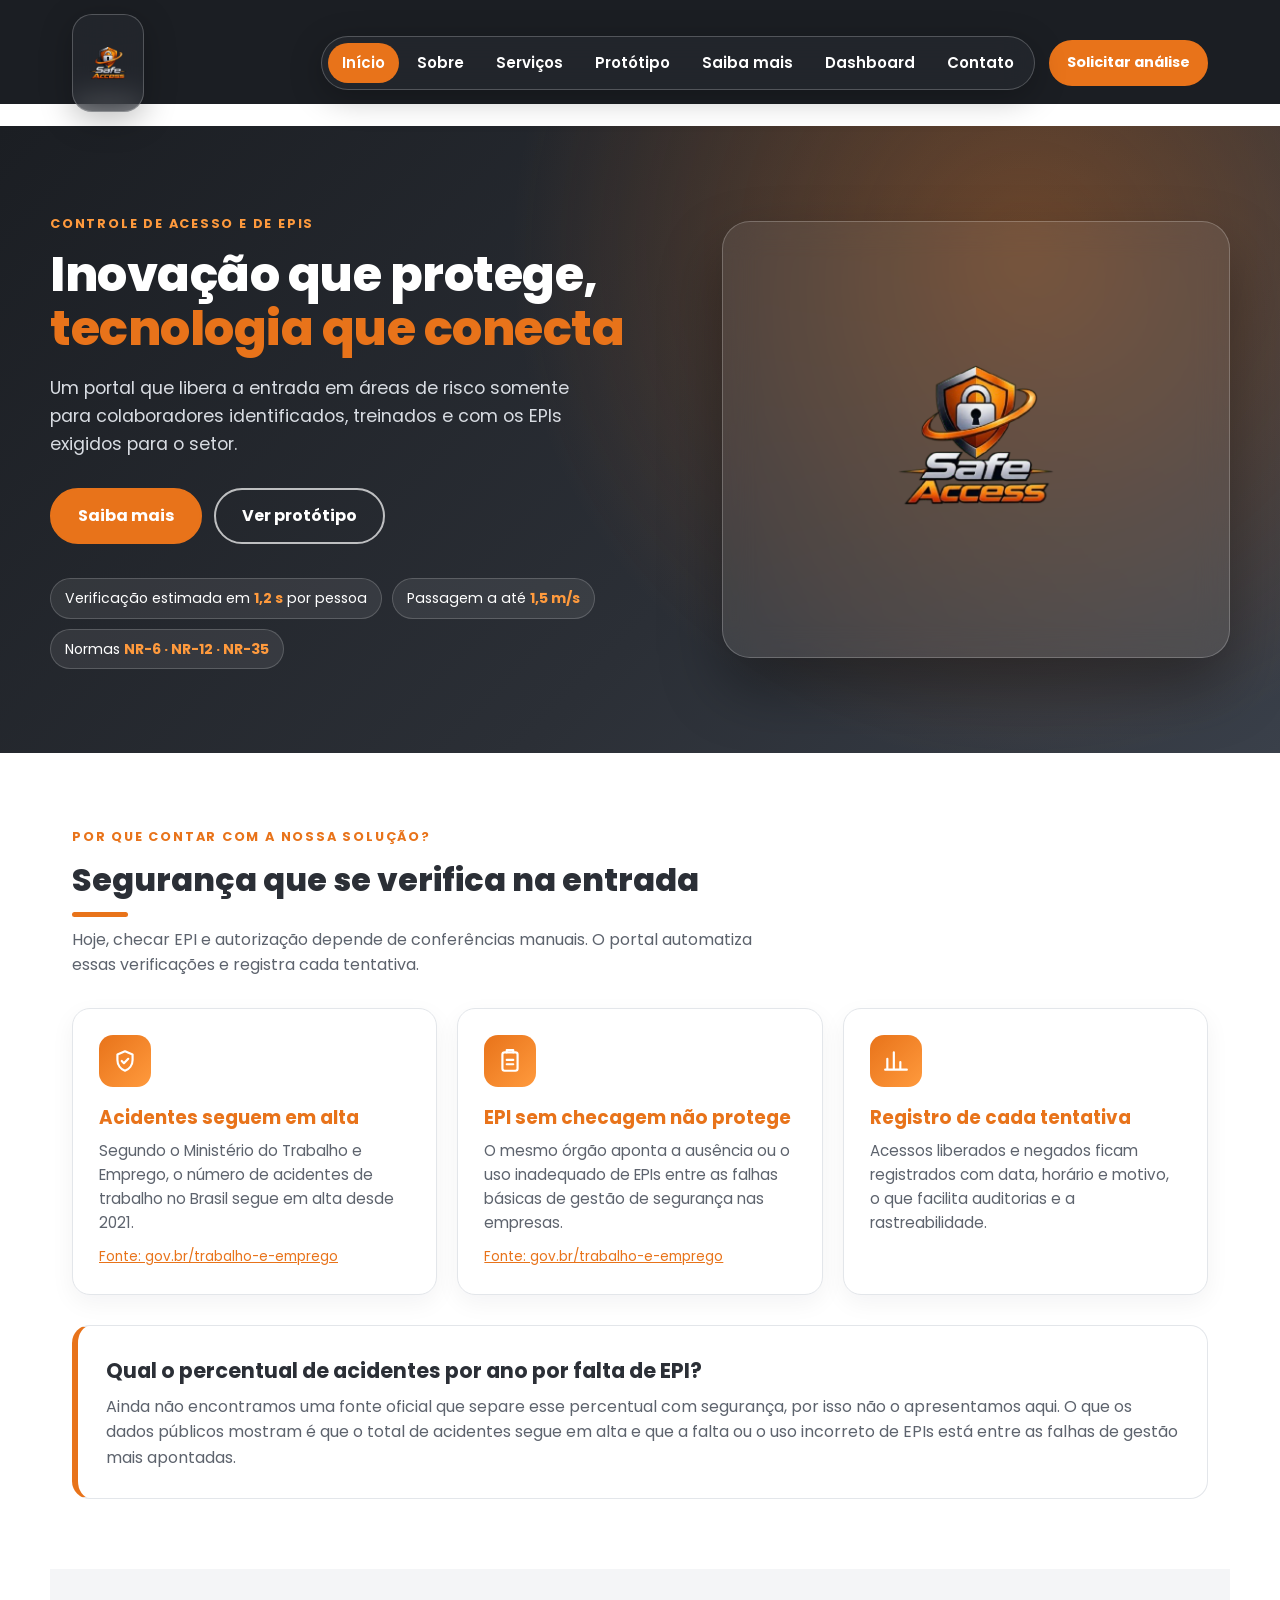
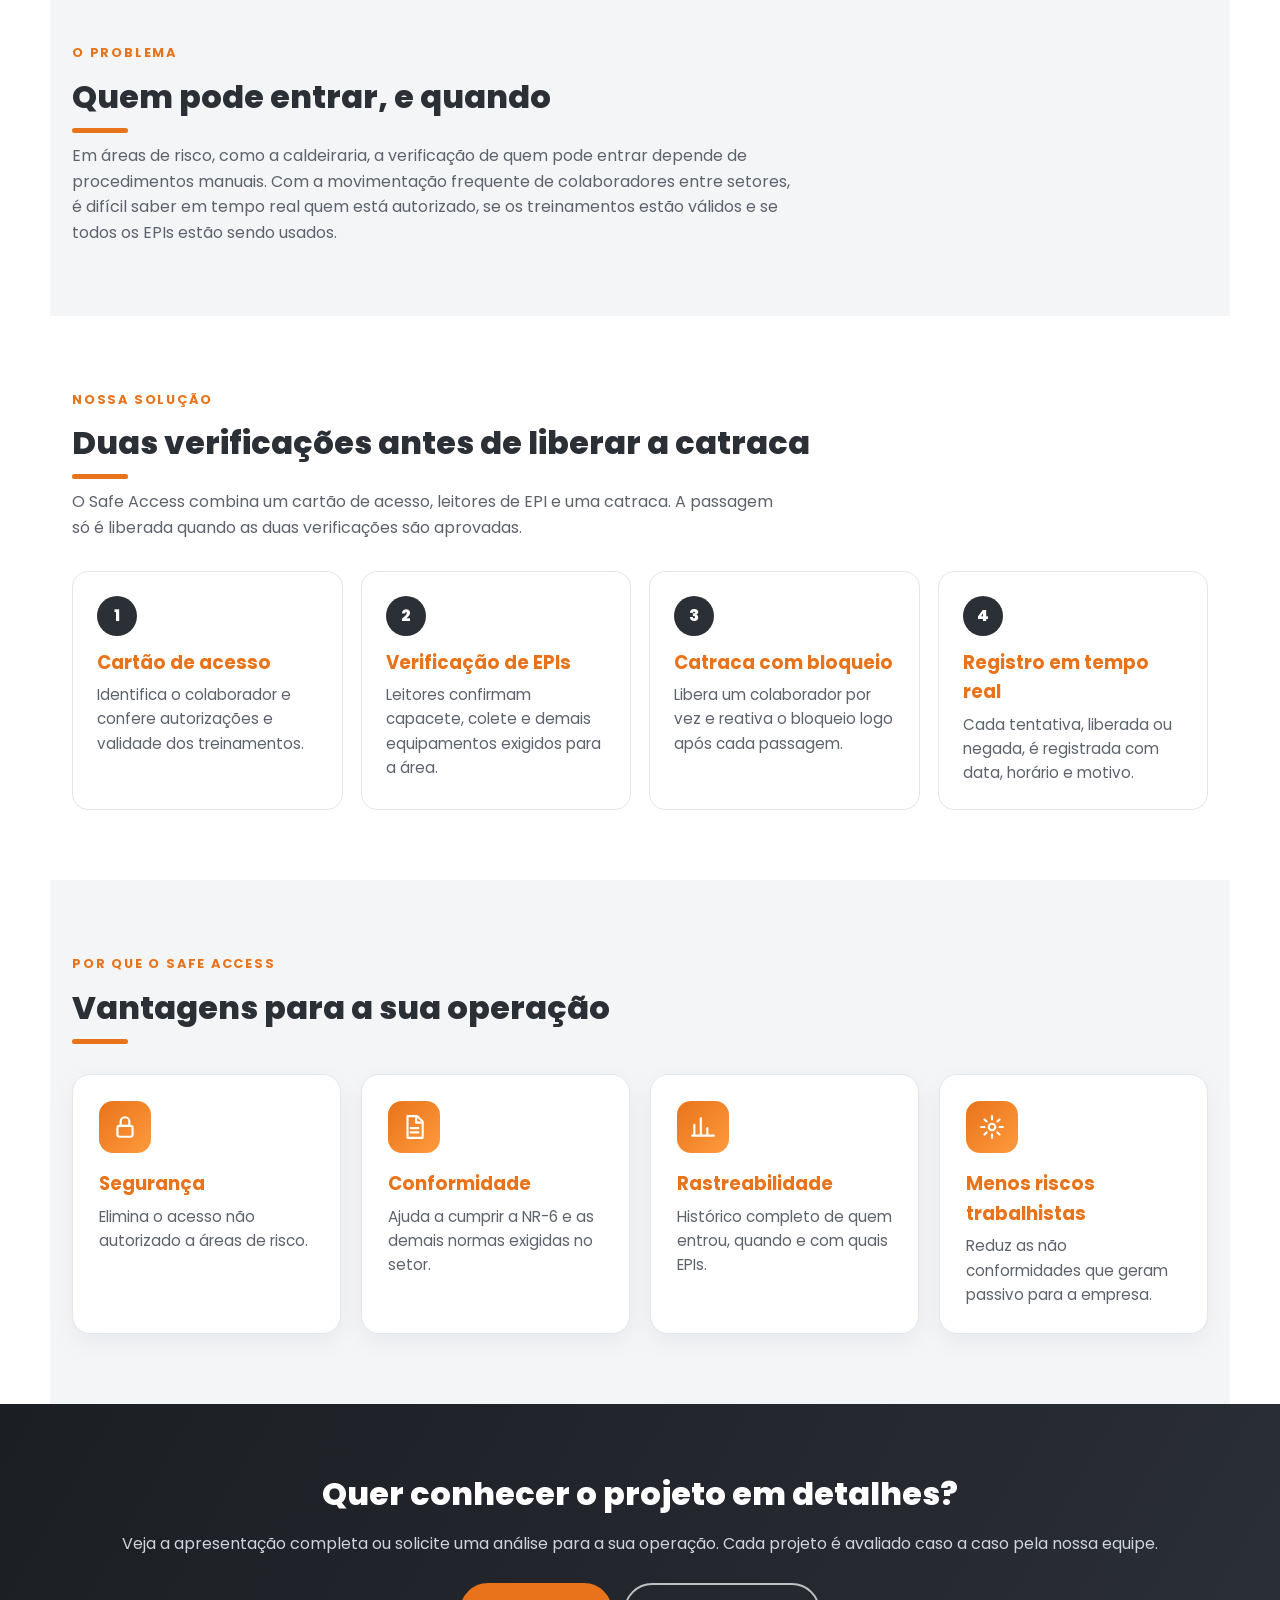
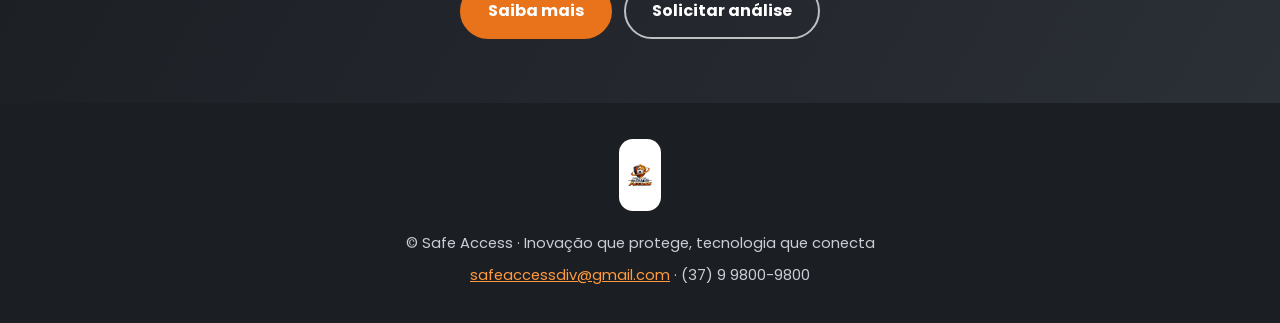
==== commit dc409612: "Add files via upload" ====
--- a/index.html
+++ b/index.html
@@ -1,10 +1,10 @@
-<!DOCTYPE html><html lang="pt-BR"><head><meta charset="UTF-8"><meta name="viewport" content="width=device-width,initial-scale=1"><title>Safe Access · Controle de acesso e EPIs</title><meta name="description" content="Portal inteligente de controle de acesso e verificação de EPIs para áreas de risco industrial."><link href="https://fonts.googleapis.com/css2?family=Poppins:wght@400;600;700;800&display=swap" rel="stylesheet"><link rel="stylesheet" href="styles.css"></head><body><header class="topo-wrap"><div class="topo"><a class="marca" href="index.html"><img src="logo-header.png" alt="Safe Access" class="logo"></a><nav><a href="index.html" class="ativo">Início</a><a href="sobre.html">Sobre</a><a href="servicos.html">Serviços</a><a href="prototipo.html">Protótipo</a><a href="saiba-mais.html">Saiba mais</a><a href="dashboard.html">Dashboard</a><a href="contato.html">Contato</a></nav><a class="btn btn-mini" href="contato.html">Solicitar análise</a></div></header><section class="hero"><div class="hero-in"><div>
+<!DOCTYPE html><html lang="pt-BR"><head><meta charset="UTF-8"><meta name="viewport" content="width=device-width,initial-scale=1"><title>Safe Access · Controle de acesso e EPIs</title><meta name="description" content="Portal inteligente de controle de acesso e verificação de EPIs para áreas de risco industrial."><link href="https://fonts.googleapis.com/css2?family=Poppins:wght@400;600;700;800&display=swap" rel="stylesheet"><link rel="stylesheet" href="styles.css?v=4"></head><body><header class="topo-wrap"><div class="topo"><a class="marca" href="index.html"><img src="logo-safe-access.png" alt="Safe Access" class="logo"></a><nav><a href="index.html" class="ativo">Início</a><a href="sobre.html">Sobre</a><a href="servicos.html">Serviços</a><a href="prototipo.html">Protótipo</a><a href="saiba-mais.html">Saiba mais</a><a href="dashboard.html">Dashboard</a><a href="contato.html">Contato</a></nav><a class="btn btn-mini" href="contato.html">Solicitar análise</a></div></header><section class="hero"><div class="hero-in"><div>
 <span class="kicker">Controle de acesso e de EPIs</span>
 <h1>Inovação que protege,<br><span>tecnologia que conecta</span></h1>
 <p class="lead">Um portal que libera a entrada em áreas de risco somente para colaboradores identificados, treinados e com os EPIs exigidos para o setor.</p>
 <div class="acoes"><a class="btn" href="saiba-mais.html">Saiba mais</a><a class="btn btn-sec" href="prototipo.html">Ver protótipo</a></div>
 <div class="chips"><span class="chip">Verificação estimada em <b>1,2 s</b> por pessoa</span><span class="chip">Passagem a até <b>1,5 m/s</b></span><span class="chip">Normas <b>NR-6 · NR-12 · NR-35</b></span></div>
-</div><div><div class="logo-card"><img src="logo-hero.png" alt="Logo Safe Access"></div></div></div></section>
+</div><div><div class="logo-card"><img src="logo-safe-access.png" alt="Logo Safe Access"></div></div></div></section>
 <main>
 <section class="sec" id="por-que">
 <span class="kicker" style="color:var(--or)">Por que contar com a nossa solução?</span>
@@ -39,4 +39,4 @@
 <div class="card"><div class="ico"><svg viewBox="0 0 24 24"><circle cx="12" cy="12" r="3"/><path d="M12 2v3M12 19v3M2 12h3M19 12h3M5 5l2 2M17 17l2 2M5 19l2-2M17 7l2-2"/></svg></div><h3>Menos riscos trabalhistas</h3><p>Reduz as não conformidades que geram passivo para a empresa.</p></div>
 </div></div></section>
 </main>
-<section class="faixa"><h2>Quer conhecer o projeto em detalhes?</h2><p>Veja a apresentação completa ou solicite uma análise para a sua operação. Cada projeto é avaliado caso a caso pela nossa equipe.</p><div class="acoes"><a class="btn" href="saiba-mais.html">Saiba mais</a><a class="btn btn-sec" href="contato.html">Solicitar análise</a></div></section><footer class="rodape"><img src="safe-access.png" alt="Safe Access"><div>© Safe Access · Inovação que protege, tecnologia que conecta</div><div style="margin-top:8px"><a href="mailto:safeaccessdiv@gmail.com">safeaccessdiv@gmail.com</a> · (37) 9 9800-9800</div></footer></body></html>+<section class="faixa"><h2>Quer conhecer o projeto em detalhes?</h2><p>Veja a apresentação completa ou solicite uma análise para a sua operação. Cada projeto é avaliado caso a caso pela nossa equipe.</p><div class="acoes"><a class="btn" href="saiba-mais.html">Saiba mais</a><a class="btn btn-sec" href="contato.html">Solicitar análise</a></div></section><footer class="rodape"><img src="logo-safe-access.png" alt="Safe Access"><div>© Safe Access · Inovação que protege, tecnologia que conecta</div><div style="margin-top:8px"><a href="mailto:safeaccessdiv@gmail.com">safeaccessdiv@gmail.com</a> · (37) 9 9800-9800</div></footer></body></html>
--- a/styles.css
+++ b/styles.css
@@ -1,11 +1,11 @@
 :root{--or:#e8731a;--or2:#ff9a3d;--aco:#2b2f36;--cz:#f4f5f7;--tx:#22262c;--mu:#5d636d;--br:#e3e6ea}
 *{box-sizing:border-box;margin:0;padding:0}
-body{font-family:"Poppins",system-ui,Arial,sans-serif;color:var(--tx);background:#fff;line-height:1.6}
+body{font-family:"Poppins",system-ui,Arial,sans-serif;color:var(--tx);background:linear-gradient(180deg,#1b1e23 0,#1b1e23 104px,#fff 104px);line-height:1.6}
 a{color:var(--or)}
-.topo-wrap{position:sticky;top:0;z-index:20;background:#1b1e23;padding:6px 0;box-shadow:0 2px 14px rgba(0,0,0,.25)}
+.topo-wrap{position:sticky;top:0;z-index:20;background:transparent;padding:6px 0}
 .topo{max-width:1180px;margin:auto;display:flex;align-items:center;gap:14px;padding:8px 22px;flex-wrap:wrap}
 .marca{display:inline-flex;align-items:center;padding:6px 16px;border-radius:20px;background:rgba(40,44,52,.55);border:1px solid rgba(255,255,255,.22);backdrop-filter:blur(16px);-webkit-backdrop-filter:blur(16px);box-shadow:0 8px 32px rgba(0,0,0,.25)}
-.logo{height:76px;width:auto;display:block}
+.logo{height:84px;width:auto;display:block}
 nav{display:flex;flex-wrap:wrap;gap:4px;margin-left:auto;padding:6px;border-radius:999px;align-items:center;background:rgba(40,44,52,.55);border:1px solid rgba(255,255,255,.22);backdrop-filter:blur(16px);-webkit-backdrop-filter:blur(16px);box-shadow:0 8px 32px rgba(0,0,0,.25)}
 nav a{color:#fff;text-decoration:none;font-weight:600;font-size:.94rem;padding:8px 14px;border-radius:999px}
 nav a:hover{background:rgba(255,255,255,.14)}
@@ -26,7 +26,7 @@
 .chip{background:rgba(255,255,255,.08);border:1px solid rgba(255,255,255,.18);padding:8px 14px;border-radius:999px;font-size:.88rem}
 .chip b{color:var(--or2)}
 .logo-card{background:rgba(255,255,255,.08);border:1px solid rgba(255,255,255,.22);backdrop-filter:blur(16px);-webkit-backdrop-filter:blur(16px);border-radius:28px;padding:34px;box-shadow:0 30px 60px rgba(0,0,0,.35);text-align:center;position:relative}
-.logo-card img{width:100%;max-width:340px;height:auto}
+.logo-card img{max-height:360px;width:auto;max-width:100%;height:auto;margin:0 auto}
 
 main{max-width:1180px;margin:auto;padding:0 22px}
 .sec{padding:70px 0}
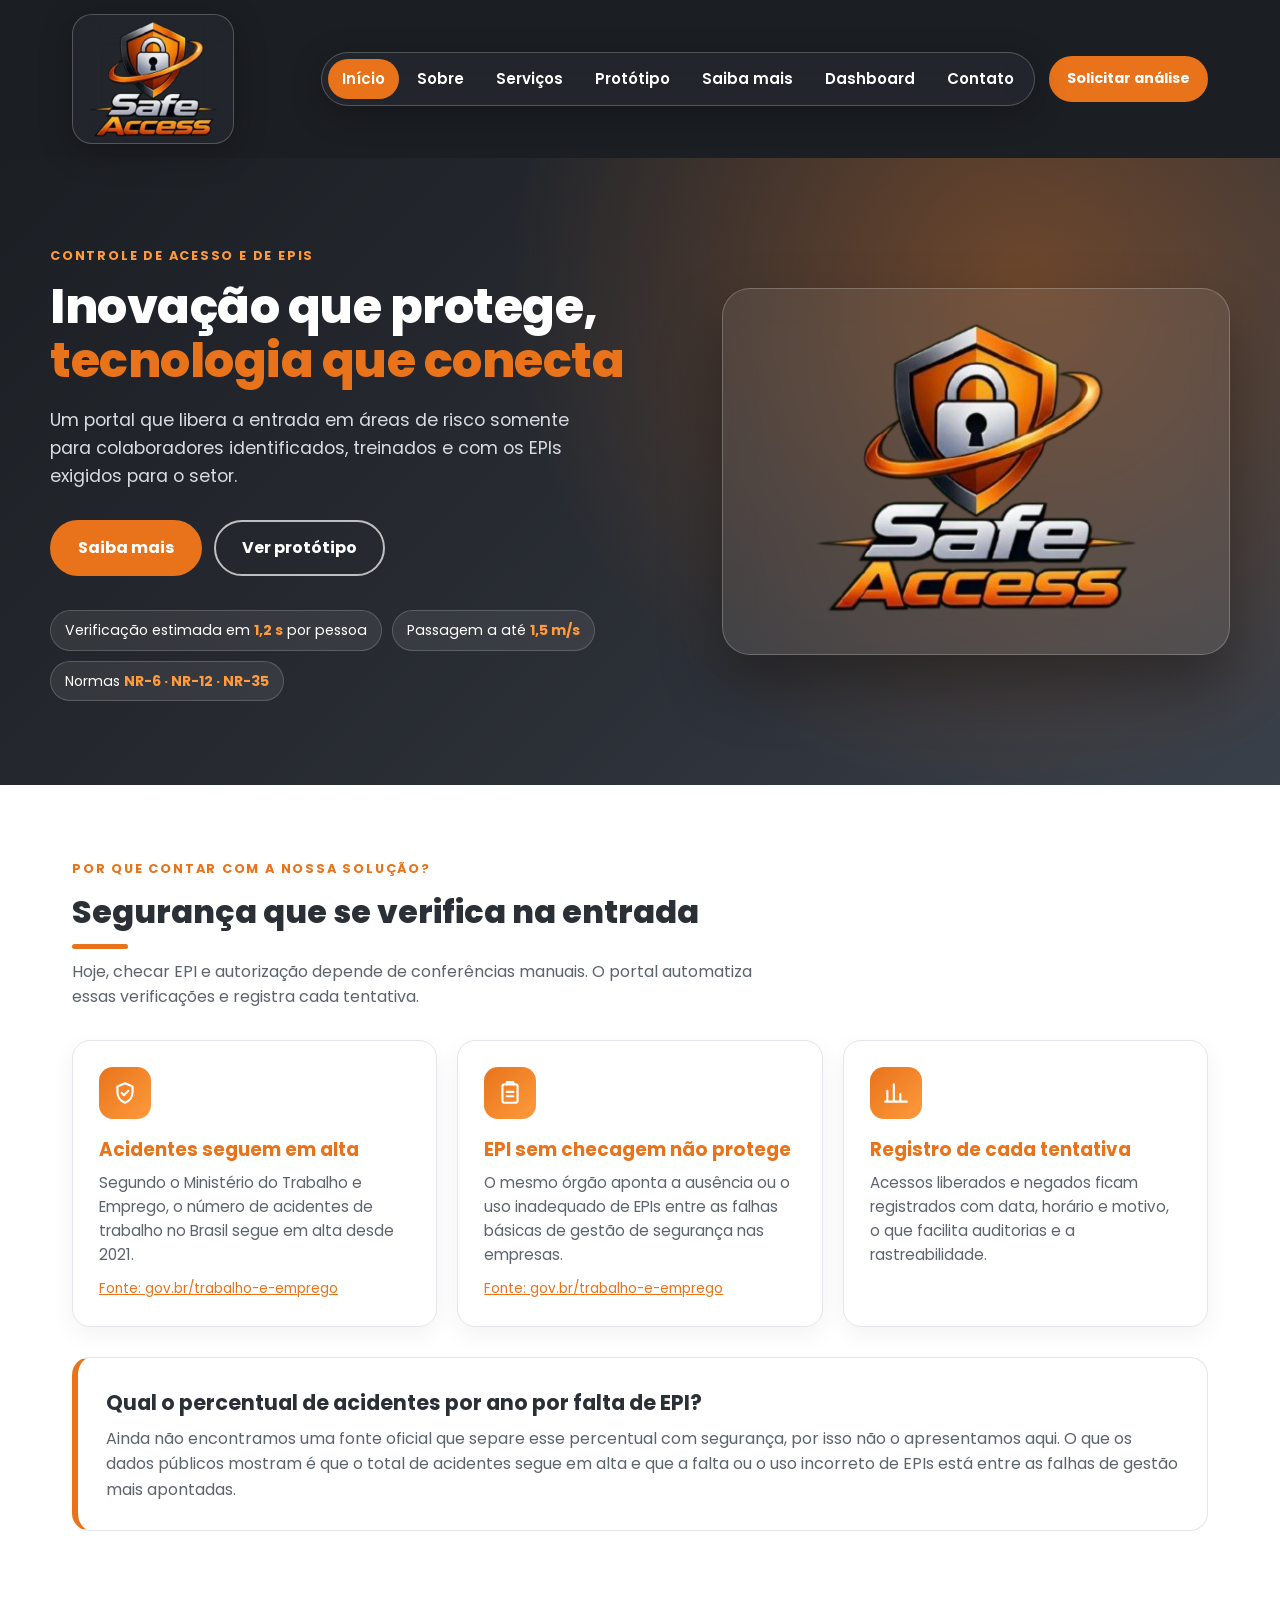
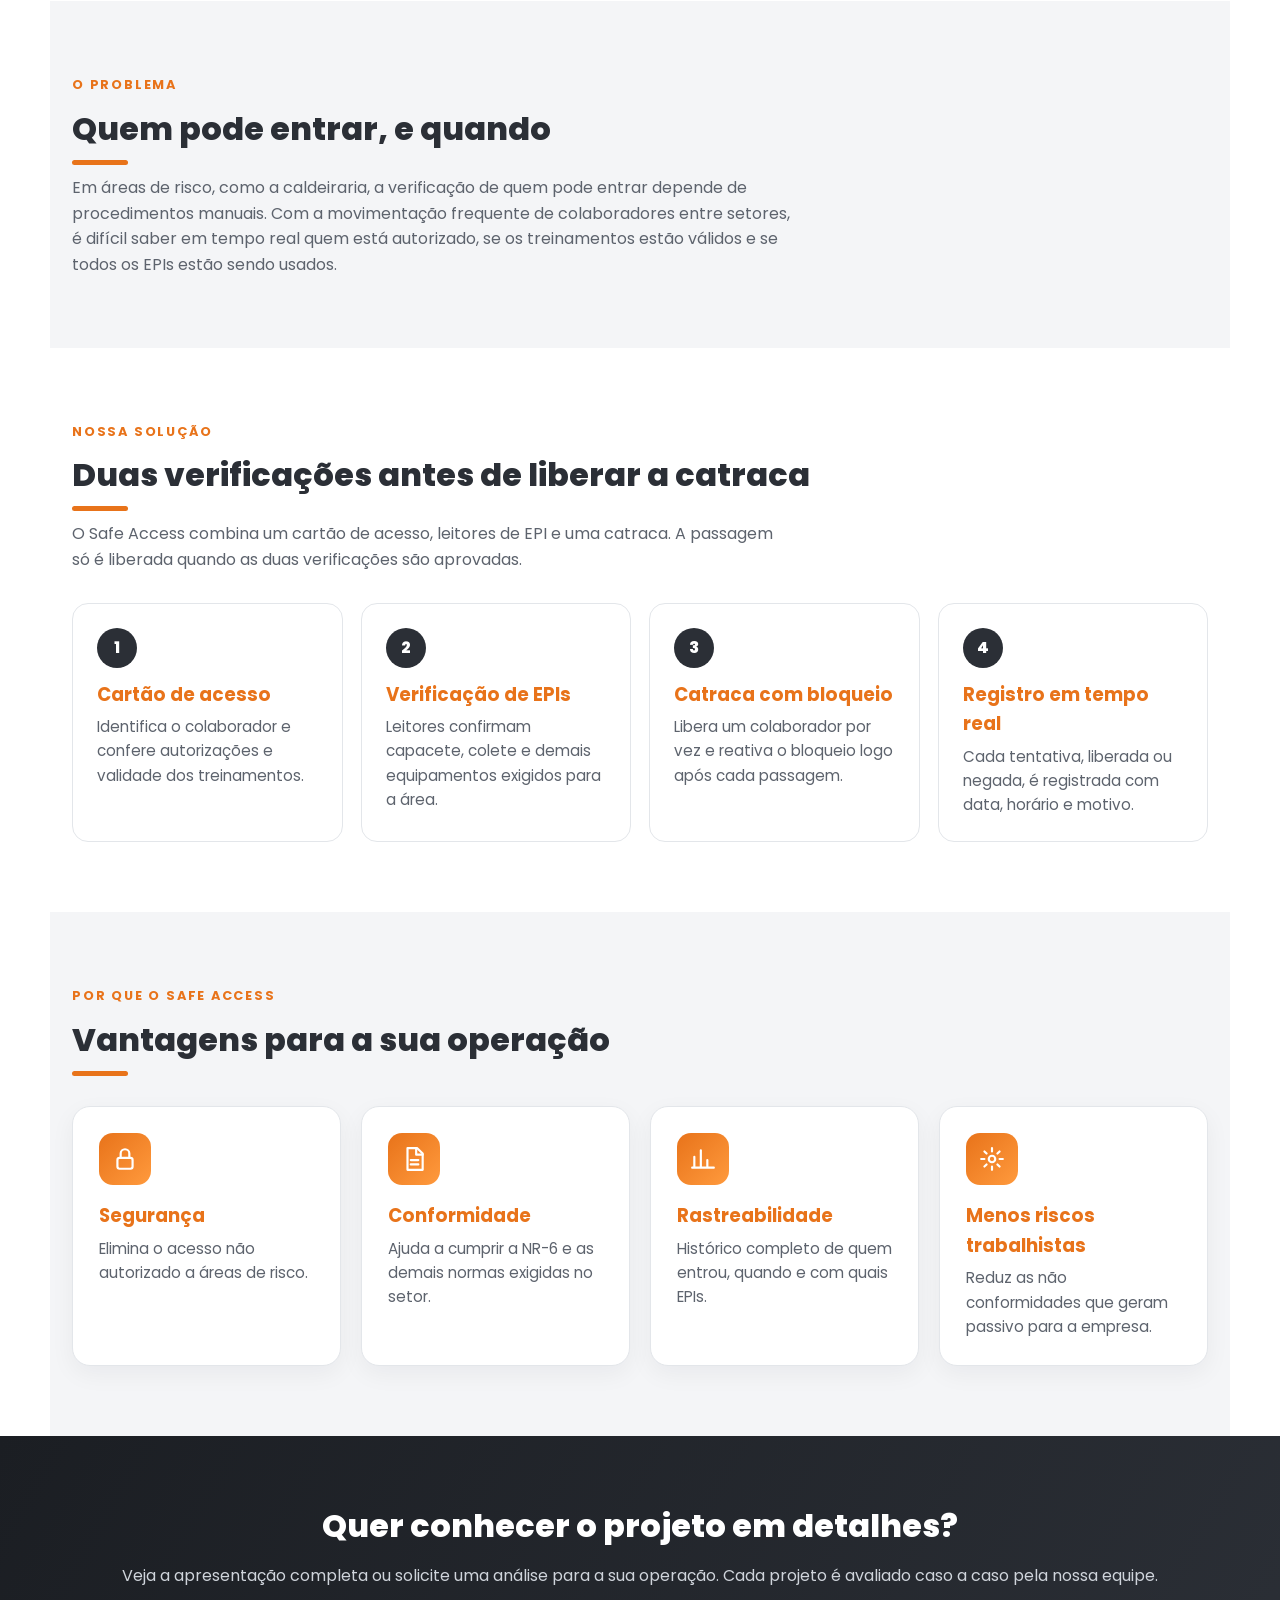
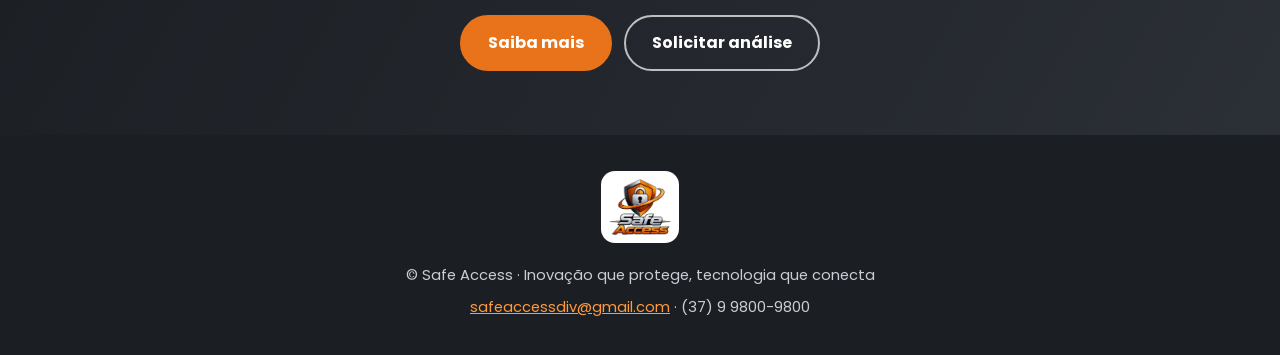
==== commit 65ddc5f4: "Add files via upload" ====
--- a/index.html
+++ b/index.html
@@ -1,4 +1,4 @@
-<!DOCTYPE html><html lang="pt-BR"><head><meta charset="UTF-8"><meta name="viewport" content="width=device-width,initial-scale=1"><title>Safe Access · Controle de acesso e EPIs</title><meta name="description" content="Portal inteligente de controle de acesso e verificação de EPIs para áreas de risco industrial."><link href="https://fonts.googleapis.com/css2?family=Poppins:wght@400;600;700;800&display=swap" rel="stylesheet"><link rel="stylesheet" href="styles.css?v=4"></head><body><header class="topo-wrap"><div class="topo"><a class="marca" href="index.html"><img src="logo-safe-access.png" alt="Safe Access" class="logo"></a><nav><a href="index.html" class="ativo">Início</a><a href="sobre.html">Sobre</a><a href="servicos.html">Serviços</a><a href="prototipo.html">Protótipo</a><a href="saiba-mais.html">Saiba mais</a><a href="dashboard.html">Dashboard</a><a href="contato.html">Contato</a></nav><a class="btn btn-mini" href="contato.html">Solicitar análise</a></div></header><section class="hero"><div class="hero-in"><div>
+<!DOCTYPE html><html lang="pt-BR"><head><meta charset="UTF-8"><meta name="viewport" content="width=device-width,initial-scale=1"><title>Safe Access · Controle de acesso e EPIs</title><meta name="description" content="Portal inteligente de controle de acesso e verificação de EPIs para áreas de risco industrial."><link href="https://fonts.googleapis.com/css2?family=Poppins:wght@400;600;700;800&display=swap" rel="stylesheet"><link rel="stylesheet" href="styles.css?v=5"></head><body><header class="topo-wrap"><div class="topo"><a class="marca" href="index.html"><img src="logo-safe-access.png" alt="Safe Access" class="logo"></a><nav><a href="index.html" class="ativo">Início</a><a href="sobre.html">Sobre</a><a href="servicos.html">Serviços</a><a href="prototipo.html">Protótipo</a><a href="saiba-mais.html">Saiba mais</a><a href="dashboard.html">Dashboard</a><a href="contato.html">Contato</a></nav><a class="btn btn-mini" href="contato.html">Solicitar análise</a></div></header><section class="hero"><div class="hero-in"><div>
 <span class="kicker">Controle de acesso e de EPIs</span>
 <h1>Inovação que protege,<br><span>tecnologia que conecta</span></h1>
 <p class="lead">Um portal que libera a entrada em áreas de risco somente para colaboradores identificados, treinados e com os EPIs exigidos para o setor.</p>
--- a/styles.css
+++ b/styles.css
@@ -1,11 +1,11 @@
 :root{--or:#e8731a;--or2:#ff9a3d;--aco:#2b2f36;--cz:#f4f5f7;--tx:#22262c;--mu:#5d636d;--br:#e3e6ea}
 *{box-sizing:border-box;margin:0;padding:0}
-body{font-family:"Poppins",system-ui,Arial,sans-serif;color:var(--tx);background:linear-gradient(180deg,#1b1e23 0,#1b1e23 104px,#fff 104px);line-height:1.6}
+body{font-family:"Poppins",system-ui,Arial,sans-serif;color:var(--tx);background:linear-gradient(180deg,#1b1e23 0,#1b1e23 200px,#fff 200px);line-height:1.6}
 a{color:var(--or)}
 .topo-wrap{position:sticky;top:0;z-index:20;background:transparent;padding:6px 0}
 .topo{max-width:1180px;margin:auto;display:flex;align-items:center;gap:14px;padding:8px 22px;flex-wrap:wrap}
 .marca{display:inline-flex;align-items:center;padding:6px 16px;border-radius:20px;background:rgba(40,44,52,.55);border:1px solid rgba(255,255,255,.22);backdrop-filter:blur(16px);-webkit-backdrop-filter:blur(16px);box-shadow:0 8px 32px rgba(0,0,0,.25)}
-.logo{height:84px;width:auto;display:block}
+.logo{height:116px;width:auto;display:block}
 nav{display:flex;flex-wrap:wrap;gap:4px;margin-left:auto;padding:6px;border-radius:999px;align-items:center;background:rgba(40,44,52,.55);border:1px solid rgba(255,255,255,.22);backdrop-filter:blur(16px);-webkit-backdrop-filter:blur(16px);box-shadow:0 8px 32px rgba(0,0,0,.25)}
 nav a{color:#fff;text-decoration:none;font-weight:600;font-size:.94rem;padding:8px 14px;border-radius:999px}
 nav a:hover{background:rgba(255,255,255,.14)}
@@ -26,7 +26,7 @@
 .chip{background:rgba(255,255,255,.08);border:1px solid rgba(255,255,255,.18);padding:8px 14px;border-radius:999px;font-size:.88rem}
 .chip b{color:var(--or2)}
 .logo-card{background:rgba(255,255,255,.08);border:1px solid rgba(255,255,255,.22);backdrop-filter:blur(16px);-webkit-backdrop-filter:blur(16px);border-radius:28px;padding:34px;box-shadow:0 30px 60px rgba(0,0,0,.35);text-align:center;position:relative}
-.logo-card img{max-height:360px;width:auto;max-width:100%;height:auto;margin:0 auto}
+.logo-card img{max-height:420px;width:auto;max-width:100%;height:auto;margin:0 auto}
 
 main{max-width:1180px;margin:auto;padding:0 22px}
 .sec{padding:70px 0}
@@ -69,7 +69,7 @@
  .hero-in{grid-template-columns:1fr}
  .hero h1{font-size:2.2rem}
  .logo-card{max-width:360px;margin:8px auto 0}
- .logo{height:60px}
+ .logo{height:80px}
  nav{margin-left:0;width:100%}
  .pagehead h1{font-size:2rem}
  .sec.alt{padding:50px 22px}
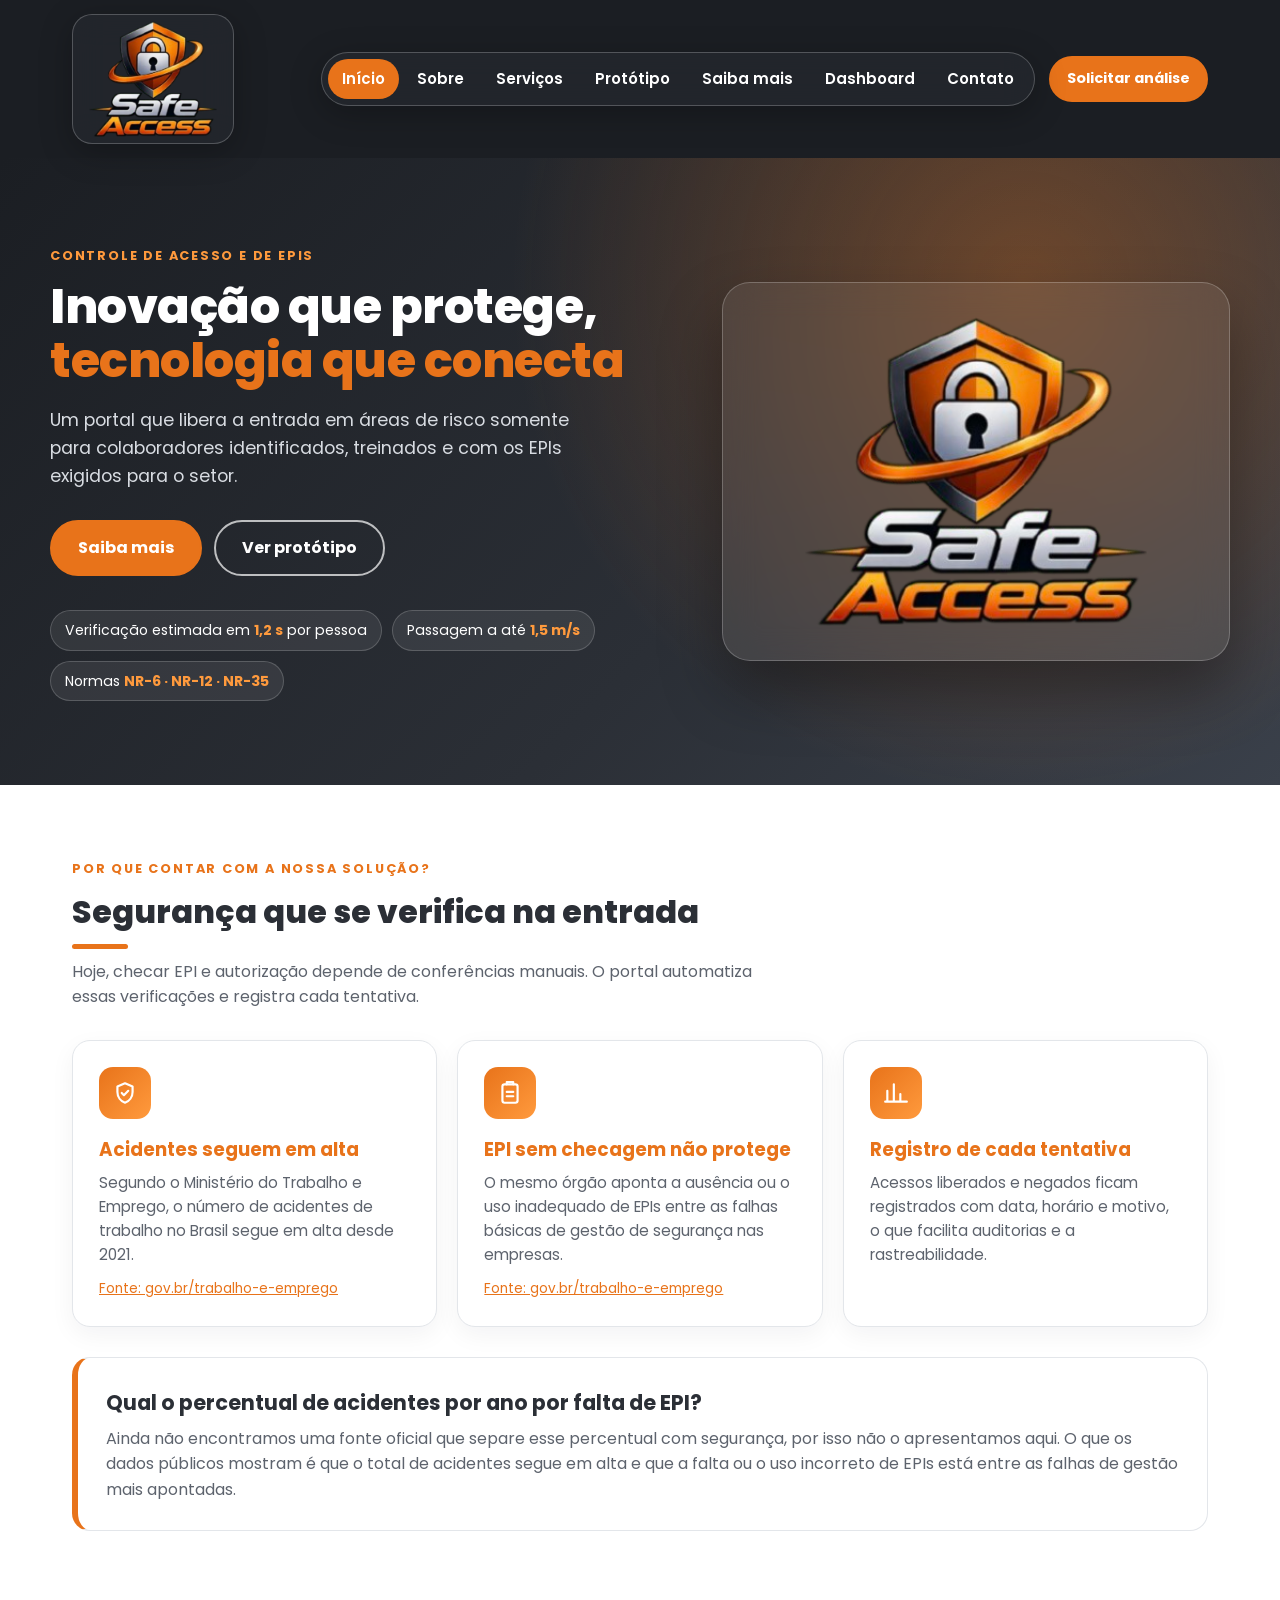
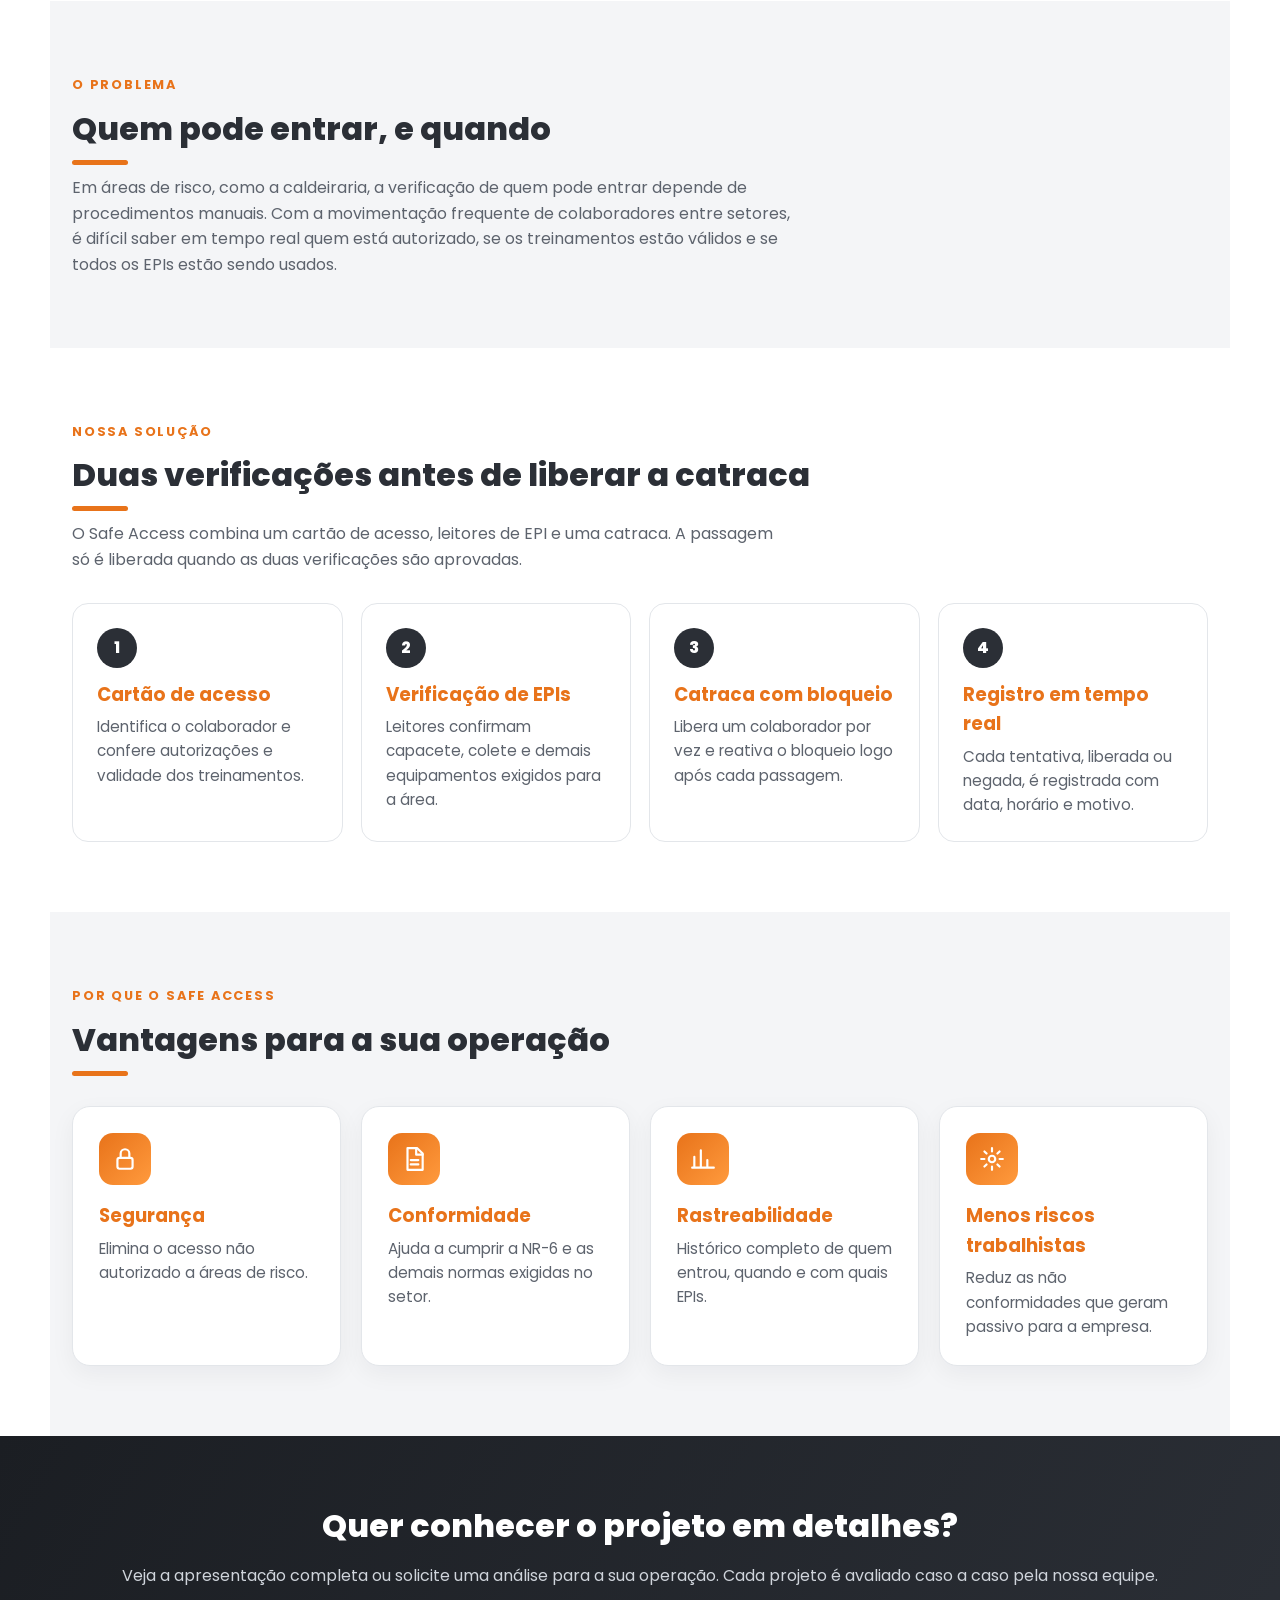
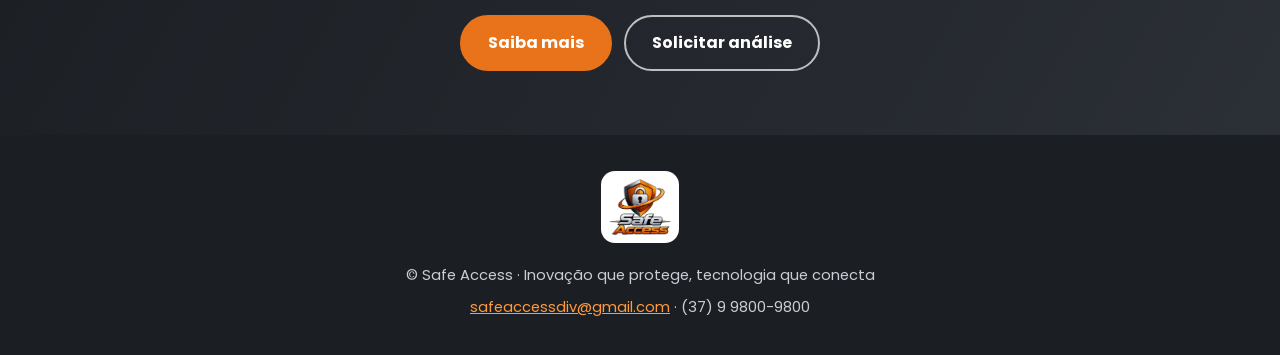
==== commit 3ccc0c7b: "Add files via upload" ====
--- a/index.html
+++ b/index.html
@@ -1,4 +1,4 @@
-<!DOCTYPE html><html lang="pt-BR"><head><meta charset="UTF-8"><meta name="viewport" content="width=device-width,initial-scale=1"><title>Safe Access · Controle de acesso e EPIs</title><meta name="description" content="Portal inteligente de controle de acesso e verificação de EPIs para áreas de risco industrial."><link href="https://fonts.googleapis.com/css2?family=Poppins:wght@400;600;700;800&display=swap" rel="stylesheet"><link rel="stylesheet" href="styles.css?v=5"></head><body><header class="topo-wrap"><div class="topo"><a class="marca" href="index.html"><img src="logo-safe-access.png" alt="Safe Access" class="logo"></a><nav><a href="index.html" class="ativo">Início</a><a href="sobre.html">Sobre</a><a href="servicos.html">Serviços</a><a href="prototipo.html">Protótipo</a><a href="saiba-mais.html">Saiba mais</a><a href="dashboard.html">Dashboard</a><a href="contato.html">Contato</a></nav><a class="btn btn-mini" href="contato.html">Solicitar análise</a></div></header><section class="hero"><div class="hero-in"><div>
+<!DOCTYPE html><html lang="pt-BR"><head><meta charset="UTF-8"><meta name="viewport" content="width=device-width,initial-scale=1"><title>Safe Access · Controle de acesso e EPIs</title><meta name="description" content="Portal inteligente de controle de acesso e verificação de EPIs para áreas de risco industrial."><link href="https://fonts.googleapis.com/css2?family=Poppins:wght@400;600;700;800&display=swap" rel="stylesheet"><link rel="stylesheet" href="styles.css?v=6"></head><body><header class="topo-wrap"><div class="topo"><a class="marca" href="index.html"><img src="logo-safe-access.png" alt="Safe Access" class="logo"></a><nav><a href="index.html" class="ativo">Início</a><a href="sobre.html">Sobre</a><a href="servicos.html">Serviços</a><a href="prototipo.html">Protótipo</a><a href="saiba-mais.html">Saiba mais</a><a href="dashboard.html">Dashboard</a><a href="contato.html">Contato</a></nav><a class="btn btn-mini" href="contato.html">Solicitar análise</a></div></header><section class="hero"><div class="hero-in"><div>
 <span class="kicker">Controle de acesso e de EPIs</span>
 <h1>Inovação que protege,<br><span>tecnologia que conecta</span></h1>
 <p class="lead">Um portal que libera a entrada em áreas de risco somente para colaboradores identificados, treinados e com os EPIs exigidos para o setor.</p>
--- a/styles.css
+++ b/styles.css
@@ -26,7 +26,7 @@
 .chip{background:rgba(255,255,255,.08);border:1px solid rgba(255,255,255,.18);padding:8px 14px;border-radius:999px;font-size:.88rem}
 .chip b{color:var(--or2)}
 .logo-card{background:rgba(255,255,255,.08);border:1px solid rgba(255,255,255,.22);backdrop-filter:blur(16px);-webkit-backdrop-filter:blur(16px);border-radius:28px;padding:34px;box-shadow:0 30px 60px rgba(0,0,0,.35);text-align:center;position:relative}
-.logo-card img{max-height:420px;width:auto;max-width:100%;height:auto;margin:0 auto}
+.logo-card img{width:78%;max-width:440px;height:auto;margin:0 auto;display:block}
 
 main{max-width:1180px;margin:auto;padding:0 22px}
 .sec{padding:70px 0}
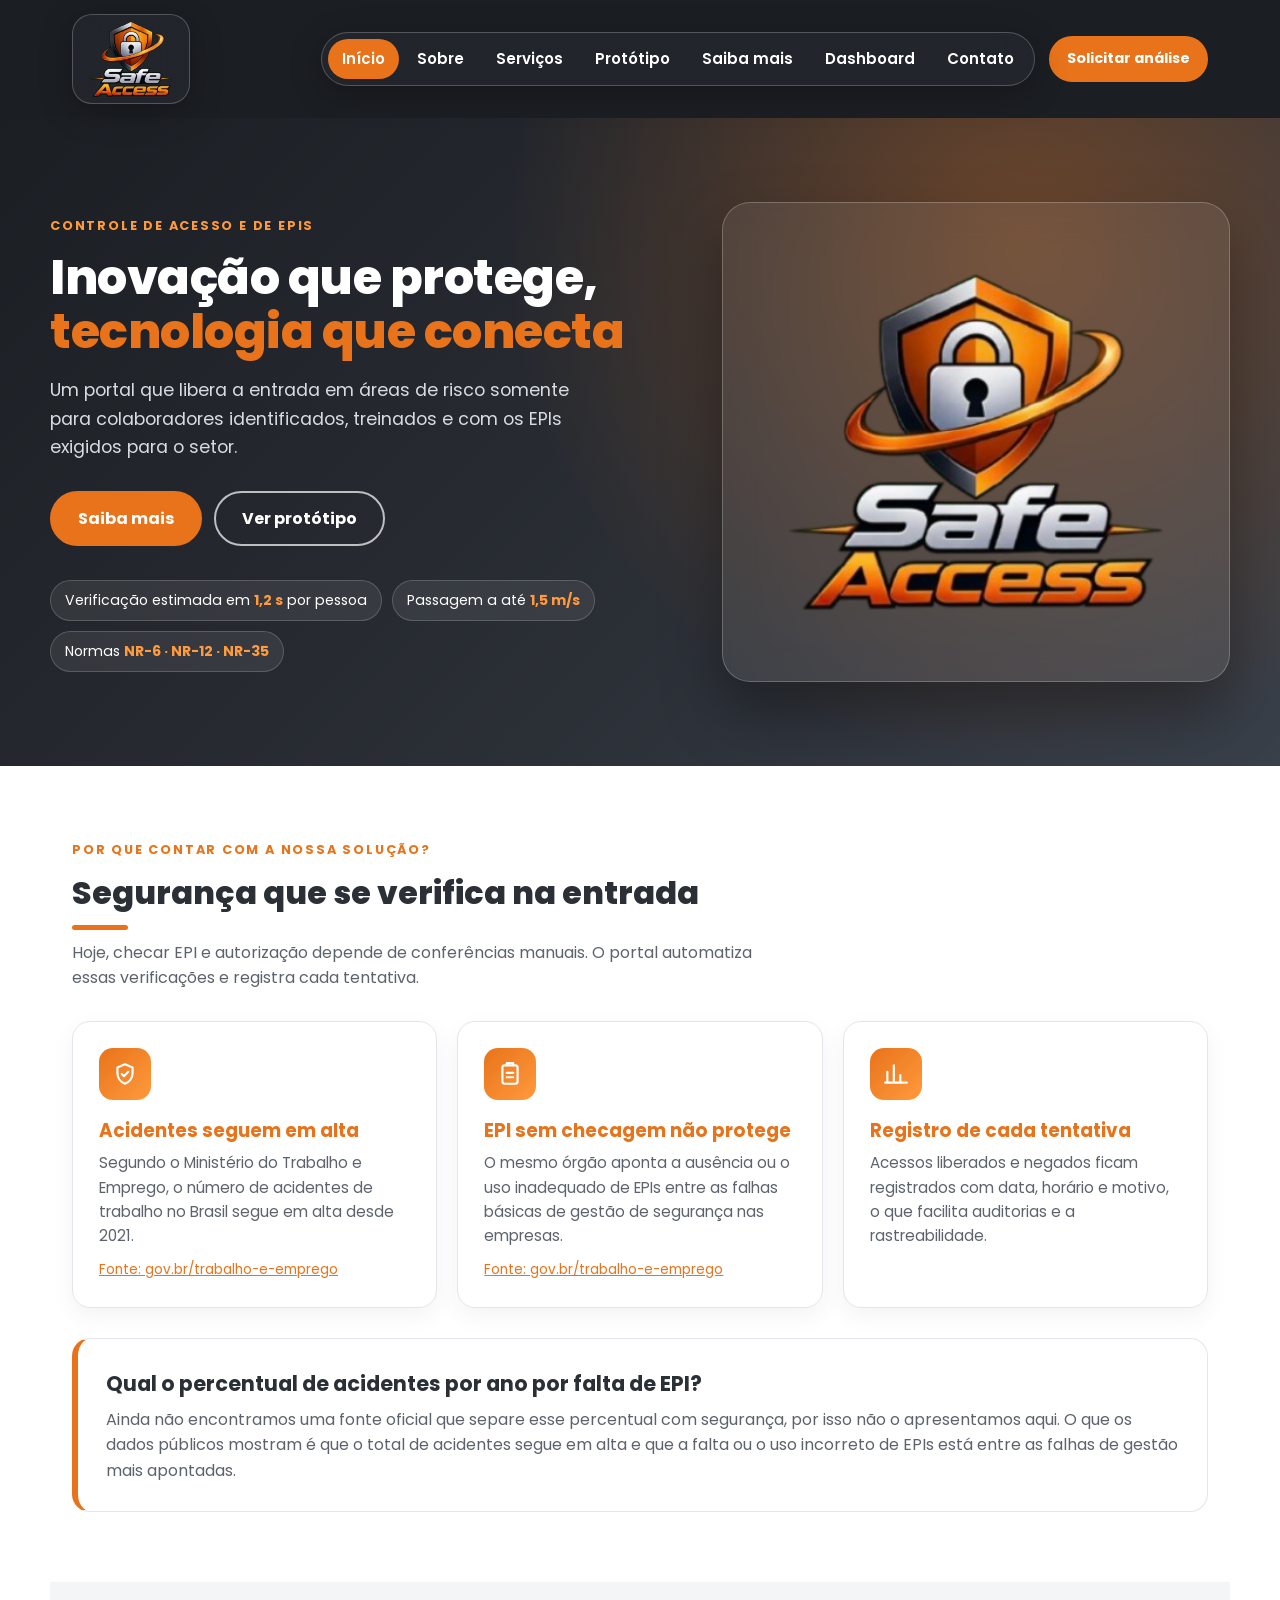
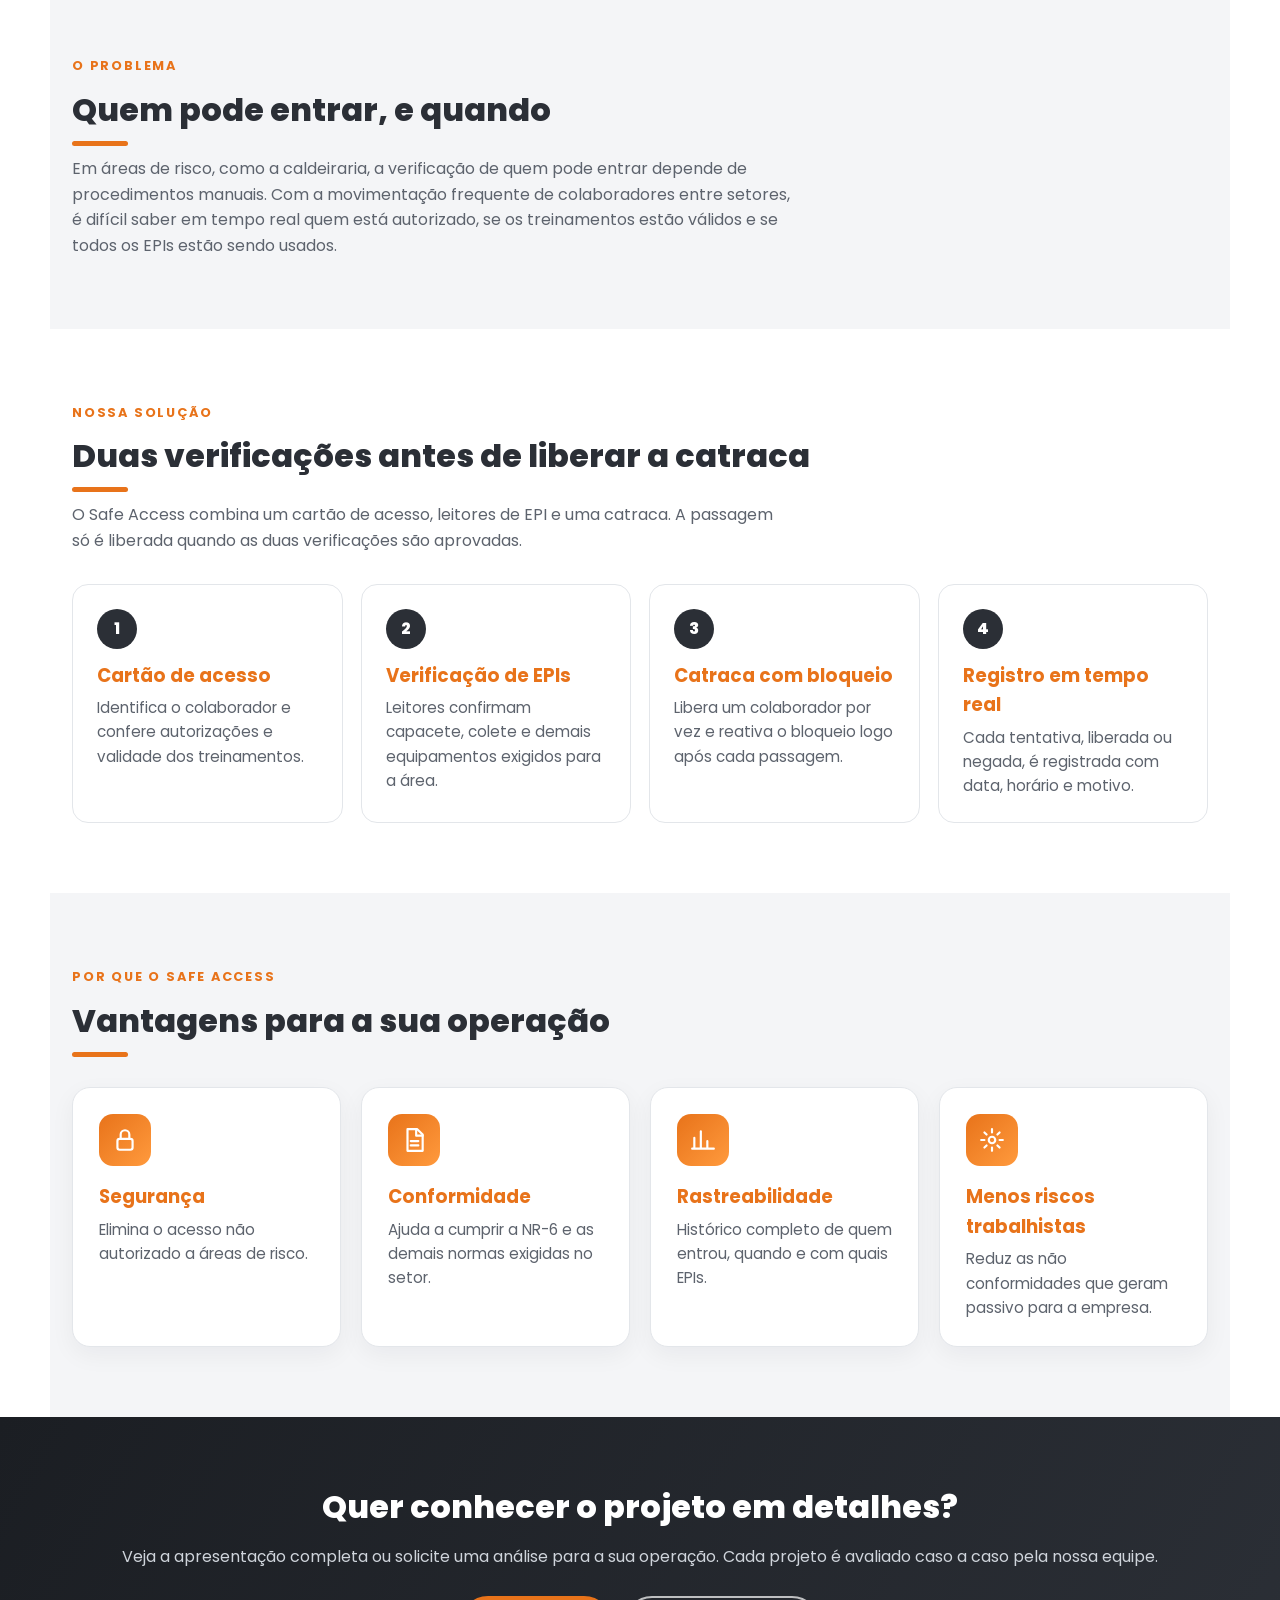
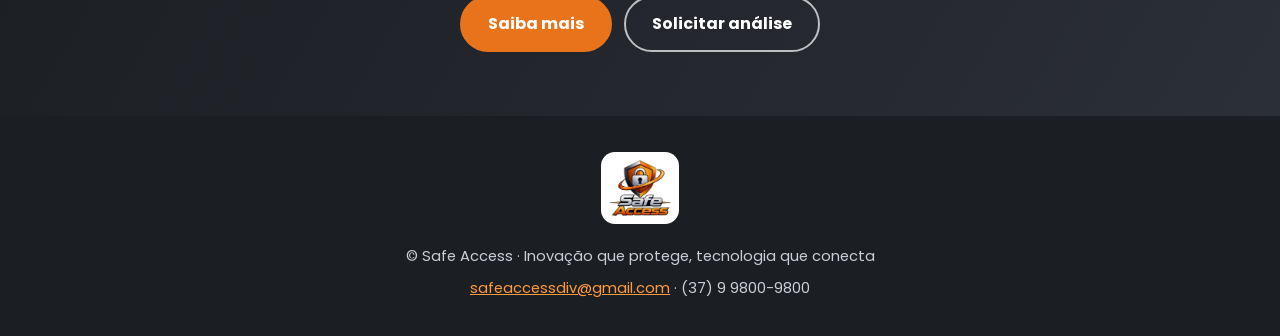
==== commit 70f3ec32: "Add files via upload" ====
--- a/index.html
+++ b/index.html
@@ -1,4 +1,4 @@
-<!DOCTYPE html><html lang="pt-BR"><head><meta charset="UTF-8"><meta name="viewport" content="width=device-width,initial-scale=1"><title>Safe Access · Controle de acesso e EPIs</title><meta name="description" content="Portal inteligente de controle de acesso e verificação de EPIs para áreas de risco industrial."><link href="https://fonts.googleapis.com/css2?family=Poppins:wght@400;600;700;800&display=swap" rel="stylesheet"><link rel="stylesheet" href="styles.css?v=6"></head><body><header class="topo-wrap"><div class="topo"><a class="marca" href="index.html"><img src="logo-safe-access.png" alt="Safe Access" class="logo"></a><nav><a href="index.html" class="ativo">Início</a><a href="sobre.html">Sobre</a><a href="servicos.html">Serviços</a><a href="prototipo.html">Protótipo</a><a href="saiba-mais.html">Saiba mais</a><a href="dashboard.html">Dashboard</a><a href="contato.html">Contato</a></nav><a class="btn btn-mini" href="contato.html">Solicitar análise</a></div></header><section class="hero"><div class="hero-in"><div>
+<!DOCTYPE html><html lang="pt-BR"><head><meta charset="UTF-8"><meta name="viewport" content="width=device-width,initial-scale=1"><title>Safe Access · Controle de acesso e EPIs</title><meta name="description" content="Portal inteligente de controle de acesso e verificação de EPIs para áreas de risco industrial."><link href="https://fonts.googleapis.com/css2?family=Poppins:wght@400;600;700;800&display=swap" rel="stylesheet"><link rel="stylesheet" href="styles.css?v=7"></head><body><header class="topo-wrap"><div class="topo"><a class="marca" href="index.html"><img src="logo-safe-access.png" alt="Safe Access" class="logo"></a><nav><a href="index.html" class="ativo">Início</a><a href="sobre.html">Sobre</a><a href="servicos.html">Serviços</a><a href="prototipo.html">Protótipo</a><a href="saiba-mais.html">Saiba mais</a><a href="dashboard.html">Dashboard</a><a href="contato.html">Contato</a></nav><a class="btn btn-mini" href="contato.html">Solicitar análise</a></div></header><section class="hero"><div class="hero-in"><div>
 <span class="kicker">Controle de acesso e de EPIs</span>
 <h1>Inovação que protege,<br><span>tecnologia que conecta</span></h1>
 <p class="lead">Um portal que libera a entrada em áreas de risco somente para colaboradores identificados, treinados e com os EPIs exigidos para o setor.</p>
--- a/styles.css
+++ b/styles.css
@@ -5,7 +5,7 @@
 .topo-wrap{position:sticky;top:0;z-index:20;background:transparent;padding:6px 0}
 .topo{max-width:1180px;margin:auto;display:flex;align-items:center;gap:14px;padding:8px 22px;flex-wrap:wrap}
 .marca{display:inline-flex;align-items:center;padding:6px 16px;border-radius:20px;background:rgba(40,44,52,.55);border:1px solid rgba(255,255,255,.22);backdrop-filter:blur(16px);-webkit-backdrop-filter:blur(16px);box-shadow:0 8px 32px rgba(0,0,0,.25)}
-.logo{height:116px;width:auto;display:block}
+.logo{height:76px;width:auto;display:block}
 nav{display:flex;flex-wrap:wrap;gap:4px;margin-left:auto;padding:6px;border-radius:999px;align-items:center;background:rgba(40,44,52,.55);border:1px solid rgba(255,255,255,.22);backdrop-filter:blur(16px);-webkit-backdrop-filter:blur(16px);box-shadow:0 8px 32px rgba(0,0,0,.25)}
 nav a{color:#fff;text-decoration:none;font-weight:600;font-size:.94rem;padding:8px 14px;border-radius:999px}
 nav a:hover{background:rgba(255,255,255,.14)}
@@ -25,8 +25,8 @@
 .chips{display:flex;flex-wrap:wrap;gap:10px;margin-top:34px}
 .chip{background:rgba(255,255,255,.08);border:1px solid rgba(255,255,255,.18);padding:8px 14px;border-radius:999px;font-size:.88rem}
 .chip b{color:var(--or2)}
-.logo-card{background:rgba(255,255,255,.08);border:1px solid rgba(255,255,255,.22);backdrop-filter:blur(16px);-webkit-backdrop-filter:blur(16px);border-radius:28px;padding:34px;box-shadow:0 30px 60px rgba(0,0,0,.35);text-align:center;position:relative}
-.logo-card img{width:78%;max-width:440px;height:auto;margin:0 auto;display:block}
+.logo-card{background:rgba(255,255,255,.08);border:1px solid rgba(255,255,255,.22);backdrop-filter:blur(16px);-webkit-backdrop-filter:blur(16px);border-radius:28px;padding:40px;min-height:480px;display:flex;align-items:center;justify-content:center;box-shadow:0 30px 60px rgba(0,0,0,.35);text-align:center;position:relative}
+.logo-card img{width:88%;max-width:540px;height:auto;margin:0 auto;display:block}
 
 main{max-width:1180px;margin:auto;padding:0 22px}
 .sec{padding:70px 0}
